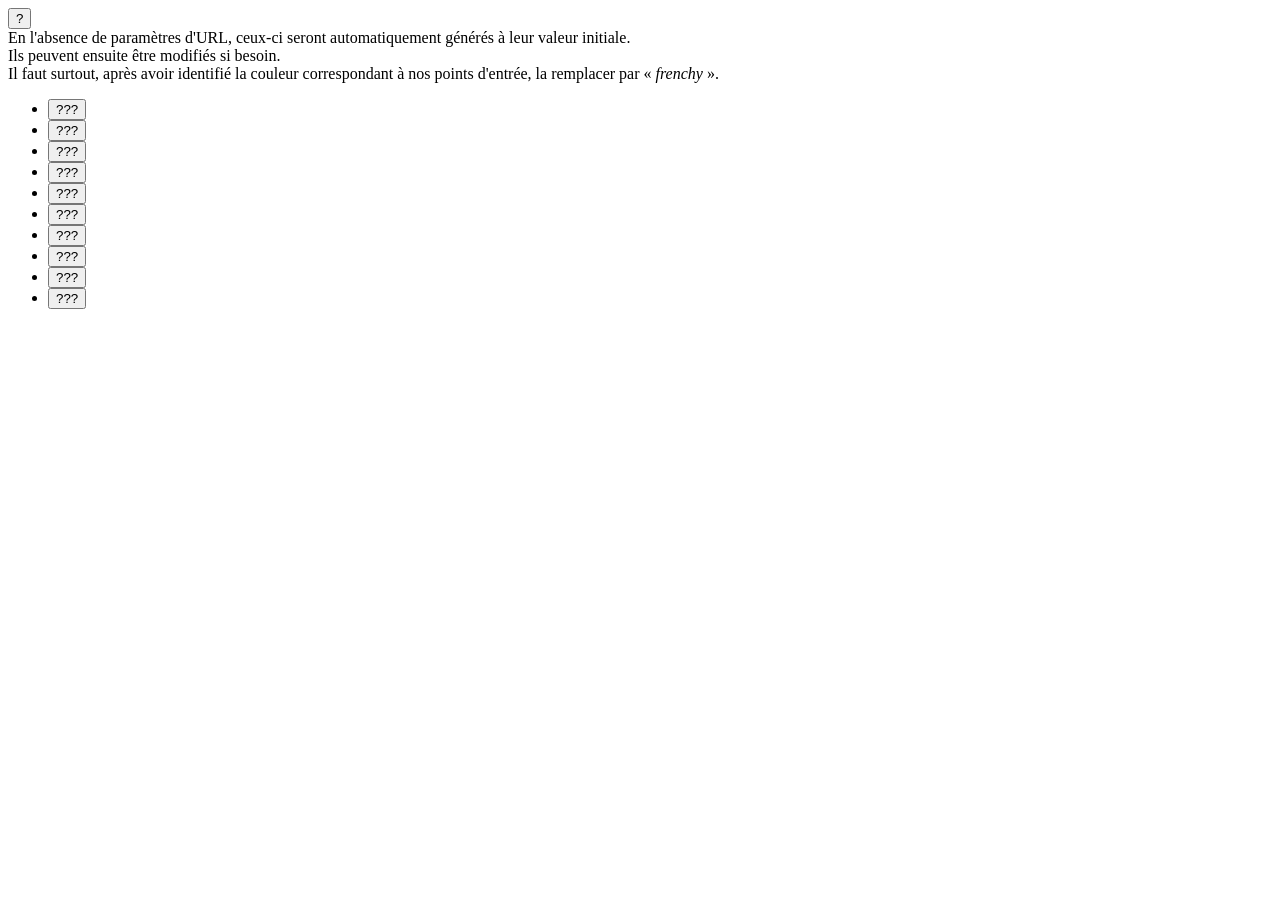
==== alliance-war.html @ 812cdc2c "Update and rename alliance-wars.html to alliance-war.html" ====
<!DOCTYPE html>
<html>
	<head>
		<meta charset="utf-8">
		<meta name="viewport" content="width=device-width, initial-scale=1.0" />
		<title>Lust Goddess - Alliance War</title>
		<link rel="stylesheet" media="all" href="css/alliance-war.css" />
	</head>
	
	<body>
		<div class="alliance-war alliance-war--horizontal alliance-war--ratio-by-height">
			
			<div class="alliance-war__container">
				<div class="alliance-war__grid">
					
					<div class="alliance-war__grid__edge alliance-war__grid__edge--top">
						<div class="alliance-war__grid__edge__sector alliance-war__grid__edge__sector--top alliance-war__grid__edge__sector--top--1">							<!-- A1 -->
							<div class="alliance-war__grid__edge__sector__team alliance-war__grid__edge__sector__team--top alliance-war__grid__edge__sector__team--8"></div>		<!-- 8 -->
						</div>
						<div class="alliance-war__grid__edge__sector alliance-war__grid__edge__sector--top alliance-war__grid__edge__sector--top--2">							<!-- A2 -->
							<div class="alliance-war__grid__edge__sector__team alliance-war__grid__edge__sector__team--top alliance-war__grid__edge__sector__team--1"></div>		<!-- 1 -->
							<div class="alliance-war__grid__edge__sector__team alliance-war__grid__edge__sector__team--top alliance-war__grid__edge__sector__team--4"></div>		<!-- 4 -->
							<div class="alliance-war__grid__edge__sector__team alliance-war__grid__edge__sector__team--top alliance-war__grid__edge__sector__team--5"></div>		<!-- 5 -->
						</div>
						<div class="alliance-war__grid__edge__sector alliance-war__grid__edge__sector--top alliance-war__grid__edge__sector--top--3">							<!-- A3 -->
							<div class="alliance-war__grid__edge__sector__team alliance-war__grid__edge__sector__team--top alliance-war__grid__edge__sector__team--2"></div>		<!-- 2 -->
							<div class="alliance-war__grid__edge__sector__team alliance-war__grid__edge__sector__team--top alliance-war__grid__edge__sector__team--6"></div>		<!-- 6 -->
							<div class="alliance-war__grid__edge__sector__team alliance-war__grid__edge__sector__team--top alliance-war__grid__edge__sector__team--9"></div>		<!-- 9 -->
						</div>
						<div class="alliance-war__grid__edge__sector alliance-war__grid__edge__sector--top alliance-war__grid__edge__sector--top--4">							<!-- A4 -->
							<div class="alliance-war__grid__edge__sector__team alliance-war__grid__edge__sector__team--top alliance-war__grid__edge__sector__team--3"></div>		<!-- 3 -->
							<div class="alliance-war__grid__edge__sector__team alliance-war__grid__edge__sector__team--top alliance-war__grid__edge__sector__team--7"></div>		<!-- 7 -->
							<div class="alliance-war__grid__edge__sector__team alliance-war__grid__edge__sector__team--top alliance-war__grid__edge__sector__team--10"></div>		<!-- 10 -->
						</div>
						<div class="alliance-war__grid__edge__sector alliance-war__grid__edge__sector--top alliance-war__grid__edge__sector--top--5">							<!-- A5 -->
							<div class="alliance-war__grid__edge__sector__team alliance-war__grid__edge__sector__team--top alliance-war__grid__edge__sector__team--4"></div>		<!-- 4 -->
							<div class="alliance-war__grid__edge__sector__team alliance-war__grid__edge__sector__team--top alliance-war__grid__edge__sector__team--5"></div>		<!-- 5 -->
							<div class="alliance-war__grid__edge__sector__team alliance-war__grid__edge__sector__team--top alliance-war__grid__edge__sector__team--8"></div>		<!-- 8 -->
						</div>
						<div class="alliance-war__grid__edge__sector alliance-war__grid__edge__sector--top alliance-war__grid__edge__sector--top--6">							<!-- A6 -->
							<div class="alliance-war__grid__edge__sector__team alliance-war__grid__edge__sector__team--top alliance-war__grid__edge__sector__team--1"></div>		<!-- 1 -->
						</div>
					</div>
					
					<div class="alliance-war__grid__edge alliance-war__grid__edge--bottom">
						<div class="alliance-war__grid__edge__sector alliance-war__grid__edge__sector--bottom alliance-war__grid__edge__sector--bottom--1">						<!-- E1 -->
							<div class="alliance-war__grid__edge__sector__team alliance-war__grid__edge__sector__team--bottom alliance-war__grid__edge__sector__team--6"></div>		<!-- 6 -->
						</div>
						<div class="alliance-war__grid__edge__sector alliance-war__grid__edge__sector--bottom alliance-war__grid__edge__sector--bottom--2">						<!-- E2 -->
							<div class="alliance-war__grid__edge__sector__team alliance-war__grid__edge__sector__team--bottom alliance-war__grid__edge__sector__team--7"></div>		<!-- 7 -->
							<div class="alliance-war__grid__edge__sector__team alliance-war__grid__edge__sector__team--bottom alliance-war__grid__edge__sector__team--8"></div>		<!-- 8 -->
							<div class="alliance-war__grid__edge__sector__team alliance-war__grid__edge__sector__team--bottom alliance-war__grid__edge__sector__team--9"></div>		<!-- 9 -->
						</div>
						<div class="alliance-war__grid__edge__sector alliance-war__grid__edge__sector--bottom alliance-war__grid__edge__sector--bottom--3">						<!-- E3 -->
							<div class="alliance-war__grid__edge__sector__team alliance-war__grid__edge__sector__team--bottom alliance-war__grid__edge__sector__team--4"></div>		<!-- 4 -->
							<div class="alliance-war__grid__edge__sector__team alliance-war__grid__edge__sector__team--bottom alliance-war__grid__edge__sector__team--5"></div>		<!-- 5 -->
							<div class="alliance-war__grid__edge__sector__team alliance-war__grid__edge__sector__team--bottom alliance-war__grid__edge__sector__team--10"></div>	<!-- 10 -->
						</div>
						<div class="alliance-war__grid__edge__sector alliance-war__grid__edge__sector--bottom alliance-war__grid__edge__sector--bottom--4">						<!-- E4 -->
							<div class="alliance-war__grid__edge__sector__team alliance-war__grid__edge__sector__team--bottom alliance-war__grid__edge__sector__team--1"></div>		<!-- 1 -->
							<div class="alliance-war__grid__edge__sector__team alliance-war__grid__edge__sector__team--bottom alliance-war__grid__edge__sector__team--2"></div>		<!-- 2 -->
							<div class="alliance-war__grid__edge__sector__team alliance-war__grid__edge__sector__team--bottom alliance-war__grid__edge__sector__team--6"></div>		<!-- 6 -->
						</div>
						<div class="alliance-war__grid__edge__sector alliance-war__grid__edge__sector--bottom alliance-war__grid__edge__sector--bottom--5">						<!-- E5 -->
							<div class="alliance-war__grid__edge__sector__team alliance-war__grid__edge__sector__team--bottom alliance-war__grid__edge__sector__team--3"></div>		<!-- 3 -->
							<div class="alliance-war__grid__edge__sector__team alliance-war__grid__edge__sector__team--bottom alliance-war__grid__edge__sector__team--8"></div>		<!-- 8 -->
							<div class="alliance-war__grid__edge__sector__team alliance-war__grid__edge__sector__team--bottom alliance-war__grid__edge__sector__team--9"></div>		<!-- 9 -->
						</div>
						<div class="alliance-war__grid__edge__sector alliance-war__grid__edge__sector--bottom alliance-war__grid__edge__sector--bottom--6">						<!-- E6 -->
							<div class="alliance-war__grid__edge__sector__team alliance-war__grid__edge__sector__team--bottom alliance-war__grid__edge__sector__team--4"></div>		<!-- 4 -->
						</div>
					</div>
					
					<div class="alliance-war__grid__edge alliance-war__grid__edge--left">
						<div class="alliance-war__grid__edge__sector alliance-war__grid__edge__sector--left alliance-war__grid__edge__sector--left--1">							<!-- A1 -->
							<div class="alliance-war__grid__edge__sector__team alliance-war__grid__edge__sector__team--left alliance-war__grid__edge__sector__team--3"></div>		<!-- 3 -->
						</div>
						<div class="alliance-war__grid__edge__sector alliance-war__grid__edge__sector--left alliance-war__grid__edge__sector--left--2">							<!-- B1 -->
							<div class="alliance-war__grid__edge__sector__team alliance-war__grid__edge__sector__team--left alliance-war__grid__edge__sector__team--2"></div>		<!-- 2 -->
							<div class="alliance-war__grid__edge__sector__team alliance-war__grid__edge__sector__team--left alliance-war__grid__edge__sector__team--6"></div>		<!-- 6 -->
							<div class="alliance-war__grid__edge__sector__team alliance-war__grid__edge__sector__team--left alliance-war__grid__edge__sector__team--10"></div>		<!-- 10 -->
						</div>
						<div class="alliance-war__grid__edge__sector alliance-war__grid__edge__sector--left alliance-war__grid__edge__sector--left--3">							<!-- C1 -->
							<div class="alliance-war__grid__edge__sector__team alliance-war__grid__edge__sector__team--left alliance-war__grid__edge__sector__team--4"></div>		<!-- 4 -->
							<div class="alliance-war__grid__edge__sector__team alliance-war__grid__edge__sector__team--left alliance-war__grid__edge__sector__team--7"></div>		<!-- 7 -->
							<div class="alliance-war__grid__edge__sector__team alliance-war__grid__edge__sector__team--left alliance-war__grid__edge__sector__team--9"></div>		<!-- 9 -->
						</div>
						<div class="alliance-war__grid__edge__sector alliance-war__grid__edge__sector--left alliance-war__grid__edge__sector--left--4">							<!-- D1 -->
							<div class="alliance-war__grid__edge__sector__team alliance-war__grid__edge__sector__team--left alliance-war__grid__edge__sector__team--1"></div>		<!-- 1 -->
							<div class="alliance-war__grid__edge__sector__team alliance-war__grid__edge__sector__team--left alliance-war__grid__edge__sector__team--3"></div>		<!-- 3 -->
							<div class="alliance-war__grid__edge__sector__team alliance-war__grid__edge__sector__team--left alliance-war__grid__edge__sector__team--5"></div>		<!-- 5 -->
						</div>
						<div class="alliance-war__grid__edge__sector alliance-war__grid__edge__sector--left alliance-war__grid__edge__sector--left--5">							<!-- E1 -->
							<div class="alliance-war__grid__edge__sector__team alliance-war__grid__edge__sector__team--left alliance-war__grid__edge__sector__team--10"></div>		<!-- 10 -->
						</div>
					</div>
					
					<div class="alliance-war__grid__edge alliance-war__grid__edge--right">
						<div class="alliance-war__grid__edge__sector alliance-war__grid__edge__sector--right alliance-war__grid__edge__sector--right--1">						<!-- A6 -->
							<div class="alliance-war__grid__edge__sector__team alliance-war__grid__edge__sector__team--right alliance-war__grid__edge__sector__team--2"></div>		<!-- 2 -->
						</div>
						<div class="alliance-war__grid__edge__sector alliance-war__grid__edge__sector--right alliance-war__grid__edge__sector--right--2">						<!-- B6 -->
							<div class="alliance-war__grid__edge__sector__team alliance-war__grid__edge__sector__team--right alliance-war__grid__edge__sector__team--5"></div>		<!-- 5 -->
							<div class="alliance-war__grid__edge__sector__team alliance-war__grid__edge__sector__team--right alliance-war__grid__edge__sector__team--7"></div>		<!-- 7 -->
							<div class="alliance-war__grid__edge__sector__team alliance-war__grid__edge__sector__team--right alliance-war__grid__edge__sector__team--10"></div>		<!-- 10 -->
						</div>
						<div class="alliance-war__grid__edge__sector alliance-war__grid__edge__sector--right alliance-war__grid__edge__sector--right--3">						<!-- C6 -->
							<div class="alliance-war__grid__edge__sector__team alliance-war__grid__edge__sector__team--right alliance-war__grid__edge__sector__team--3"></div>		<!-- 3 -->
							<div class="alliance-war__grid__edge__sector__team alliance-war__grid__edge__sector__team--right alliance-war__grid__edge__sector__team--6"></div>		<!-- 6 -->
							<div class="alliance-war__grid__edge__sector__team alliance-war__grid__edge__sector__team--right alliance-war__grid__edge__sector__team--9"></div>		<!-- 9 -->
						</div>
						<div class="alliance-war__grid__edge__sector alliance-war__grid__edge__sector--right alliance-war__grid__edge__sector--right--4">						<!-- D6 -->
							<div class="alliance-war__grid__edge__sector__team alliance-war__grid__edge__sector__team--right alliance-war__grid__edge__sector__team--1"></div>		<!-- 1 -->
							<div class="alliance-war__grid__edge__sector__team alliance-war__grid__edge__sector__team--right alliance-war__grid__edge__sector__team--2"></div>		<!-- 2 -->
							<div class="alliance-war__grid__edge__sector__team alliance-war__grid__edge__sector__team--right alliance-war__grid__edge__sector__team--8"></div>		<!-- 8 -->
						</div>
						<div class="alliance-war__grid__edge__sector alliance-war__grid__edge__sector--right alliance-war__grid__edge__sector--right--5">						<!-- E6 -->
							<div class="alliance-war__grid__edge__sector__team alliance-war__grid__edge__sector__team--right alliance-war__grid__edge__sector__team--7"></div>		<!-- 7 -->
						</div>
					</div>
					
				</div>
			</div>
			
			<div class="alliance-war__help">
				<button type="button" class="alliance-war__help__button">?</button>
				<div class="alliance-war__help__content">
					En l'absence de paramètres d'URL, ceux-ci seront automatiquement générés à leur valeur initiale.<br>
					Ils peuvent ensuite être modifiés si besoin.<br>
					Il faut surtout, après avoir identifié la couleur correspondant à nos points d'entrée, la remplacer par « <em>frenchy</em> ».<br>
				</div>
			</div>
			
			<div class="alliance-war__menu">
				<ul class="alliance-war__menu__items">
					<li class="alliance-war__menu__item">
						<button class="alliance-war__menu__button alliance-war__menu__button--1 alliance-war__menu__button--on">???</button>
					</li>
					<li class="alliance-war__menu__item">
						<button class="alliance-war__menu__button alliance-war__menu__button--2 alliance-war__menu__button--on">???</button>
					</li>
					<li class="alliance-war__menu__item">
						<button class="alliance-war__menu__button alliance-war__menu__button--3 alliance-war__menu__button--on">???</button>
					</li>
					<li class="alliance-war__menu__item">
						<button class="alliance-war__menu__button alliance-war__menu__button--4 alliance-war__menu__button--on">???</button>
					</li>
					<li class="alliance-war__menu__item">
						<button class="alliance-war__menu__button alliance-war__menu__button--5 alliance-war__menu__button--on">???</button>
					</li>
					<li class="alliance-war__menu__item">
						<button class="alliance-war__menu__button alliance-war__menu__button--6 alliance-war__menu__button--on">???</button>
					</li>
					<li class="alliance-war__menu__item">
						<button class="alliance-war__menu__button alliance-war__menu__button--7 alliance-war__menu__button--on">???</button>
					</li>
					<li class="alliance-war__menu__item">
						<button class="alliance-war__menu__button alliance-war__menu__button--8 alliance-war__menu__button--on">???</button>
					</li>
					<li class="alliance-war__menu__item">
						<button class="alliance-war__menu__button alliance-war__menu__button--9 alliance-war__menu__button--on">???</button>
					</li>
					<li class="alliance-war__menu__item">
						<button class="alliance-war__menu__button alliance-war__menu__button--10 alliance-war__menu__button--on">???</button>
					</li>
				</ul>
			</div>
			
		</div>
		
		<script src="js/alliance-war.js"></script>
	</body>
</html>
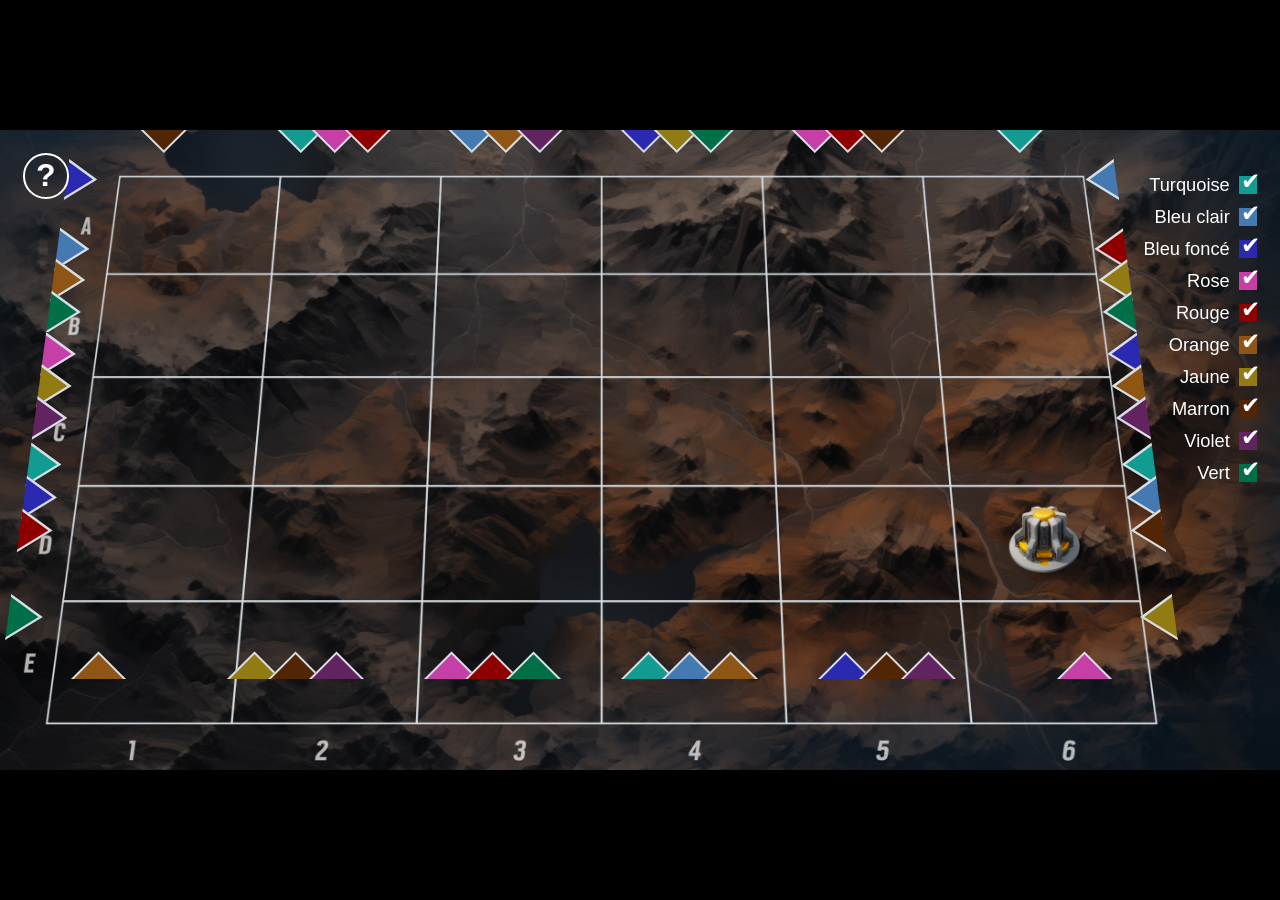
==== commit fb9c858f: "Update alliance-war.html" ====
--- a/alliance-war.html
+++ b/alliance-war.html
@@ -10,116 +10,114 @@
 	<body>
 		<div class="alliance-war alliance-war--horizontal alliance-war--ratio-by-height">
 			
-			<div class="alliance-war__container">
-				<div class="alliance-war__grid">
-					
-					<div class="alliance-war__grid__edge alliance-war__grid__edge--top">
-						<div class="alliance-war__grid__edge__sector alliance-war__grid__edge__sector--top alliance-war__grid__edge__sector--top--1">							<!-- A1 -->
-							<div class="alliance-war__grid__edge__sector__team alliance-war__grid__edge__sector__team--top alliance-war__grid__edge__sector__team--8"></div>		<!-- 8 -->
-						</div>
-						<div class="alliance-war__grid__edge__sector alliance-war__grid__edge__sector--top alliance-war__grid__edge__sector--top--2">							<!-- A2 -->
-							<div class="alliance-war__grid__edge__sector__team alliance-war__grid__edge__sector__team--top alliance-war__grid__edge__sector__team--1"></div>		<!-- 1 -->
-							<div class="alliance-war__grid__edge__sector__team alliance-war__grid__edge__sector__team--top alliance-war__grid__edge__sector__team--4"></div>		<!-- 4 -->
-							<div class="alliance-war__grid__edge__sector__team alliance-war__grid__edge__sector__team--top alliance-war__grid__edge__sector__team--5"></div>		<!-- 5 -->
-						</div>
-						<div class="alliance-war__grid__edge__sector alliance-war__grid__edge__sector--top alliance-war__grid__edge__sector--top--3">							<!-- A3 -->
-							<div class="alliance-war__grid__edge__sector__team alliance-war__grid__edge__sector__team--top alliance-war__grid__edge__sector__team--2"></div>		<!-- 2 -->
-							<div class="alliance-war__grid__edge__sector__team alliance-war__grid__edge__sector__team--top alliance-war__grid__edge__sector__team--6"></div>		<!-- 6 -->
-							<div class="alliance-war__grid__edge__sector__team alliance-war__grid__edge__sector__team--top alliance-war__grid__edge__sector__team--9"></div>		<!-- 9 -->
-						</div>
-						<div class="alliance-war__grid__edge__sector alliance-war__grid__edge__sector--top alliance-war__grid__edge__sector--top--4">							<!-- A4 -->
-							<div class="alliance-war__grid__edge__sector__team alliance-war__grid__edge__sector__team--top alliance-war__grid__edge__sector__team--3"></div>		<!-- 3 -->
-							<div class="alliance-war__grid__edge__sector__team alliance-war__grid__edge__sector__team--top alliance-war__grid__edge__sector__team--7"></div>		<!-- 7 -->
-							<div class="alliance-war__grid__edge__sector__team alliance-war__grid__edge__sector__team--top alliance-war__grid__edge__sector__team--10"></div>		<!-- 10 -->
-						</div>
-						<div class="alliance-war__grid__edge__sector alliance-war__grid__edge__sector--top alliance-war__grid__edge__sector--top--5">							<!-- A5 -->
-							<div class="alliance-war__grid__edge__sector__team alliance-war__grid__edge__sector__team--top alliance-war__grid__edge__sector__team--4"></div>		<!-- 4 -->
-							<div class="alliance-war__grid__edge__sector__team alliance-war__grid__edge__sector__team--top alliance-war__grid__edge__sector__team--5"></div>		<!-- 5 -->
-							<div class="alliance-war__grid__edge__sector__team alliance-war__grid__edge__sector__team--top alliance-war__grid__edge__sector__team--8"></div>		<!-- 8 -->
-						</div>
-						<div class="alliance-war__grid__edge__sector alliance-war__grid__edge__sector--top alliance-war__grid__edge__sector--top--6">							<!-- A6 -->
-							<div class="alliance-war__grid__edge__sector__team alliance-war__grid__edge__sector__team--top alliance-war__grid__edge__sector__team--1"></div>		<!-- 1 -->
-						</div>
+			<div class="alliance-war__grid">
+				
+				<div class="alliance-war__grid__edge alliance-war__grid__edge--top">
+					<div class="alliance-war__grid__edge__sector alliance-war__grid__edge__sector--top alliance-war__grid__edge__sector--top--1">							<!-- A1 -->
+						<div class="alliance-war__grid__edge__sector__team alliance-war__grid__edge__sector__team--top alliance-war__grid__edge__sector__team--8"></div>		<!-- 8 -->
 					</div>
-					
-					<div class="alliance-war__grid__edge alliance-war__grid__edge--bottom">
-						<div class="alliance-war__grid__edge__sector alliance-war__grid__edge__sector--bottom alliance-war__grid__edge__sector--bottom--1">						<!-- E1 -->
-							<div class="alliance-war__grid__edge__sector__team alliance-war__grid__edge__sector__team--bottom alliance-war__grid__edge__sector__team--6"></div>		<!-- 6 -->
-						</div>
-						<div class="alliance-war__grid__edge__sector alliance-war__grid__edge__sector--bottom alliance-war__grid__edge__sector--bottom--2">						<!-- E2 -->
-							<div class="alliance-war__grid__edge__sector__team alliance-war__grid__edge__sector__team--bottom alliance-war__grid__edge__sector__team--7"></div>		<!-- 7 -->
-							<div class="alliance-war__grid__edge__sector__team alliance-war__grid__edge__sector__team--bottom alliance-war__grid__edge__sector__team--8"></div>		<!-- 8 -->
-							<div class="alliance-war__grid__edge__sector__team alliance-war__grid__edge__sector__team--bottom alliance-war__grid__edge__sector__team--9"></div>		<!-- 9 -->
-						</div>
-						<div class="alliance-war__grid__edge__sector alliance-war__grid__edge__sector--bottom alliance-war__grid__edge__sector--bottom--3">						<!-- E3 -->
-							<div class="alliance-war__grid__edge__sector__team alliance-war__grid__edge__sector__team--bottom alliance-war__grid__edge__sector__team--4"></div>		<!-- 4 -->
-							<div class="alliance-war__grid__edge__sector__team alliance-war__grid__edge__sector__team--bottom alliance-war__grid__edge__sector__team--5"></div>		<!-- 5 -->
-							<div class="alliance-war__grid__edge__sector__team alliance-war__grid__edge__sector__team--bottom alliance-war__grid__edge__sector__team--10"></div>	<!-- 10 -->
-						</div>
-						<div class="alliance-war__grid__edge__sector alliance-war__grid__edge__sector--bottom alliance-war__grid__edge__sector--bottom--4">						<!-- E4 -->
-							<div class="alliance-war__grid__edge__sector__team alliance-war__grid__edge__sector__team--bottom alliance-war__grid__edge__sector__team--1"></div>		<!-- 1 -->
-							<div class="alliance-war__grid__edge__sector__team alliance-war__grid__edge__sector__team--bottom alliance-war__grid__edge__sector__team--2"></div>		<!-- 2 -->
-							<div class="alliance-war__grid__edge__sector__team alliance-war__grid__edge__sector__team--bottom alliance-war__grid__edge__sector__team--6"></div>		<!-- 6 -->
-						</div>
-						<div class="alliance-war__grid__edge__sector alliance-war__grid__edge__sector--bottom alliance-war__grid__edge__sector--bottom--5">						<!-- E5 -->
-							<div class="alliance-war__grid__edge__sector__team alliance-war__grid__edge__sector__team--bottom alliance-war__grid__edge__sector__team--3"></div>		<!-- 3 -->
-							<div class="alliance-war__grid__edge__sector__team alliance-war__grid__edge__sector__team--bottom alliance-war__grid__edge__sector__team--8"></div>		<!-- 8 -->
-							<div class="alliance-war__grid__edge__sector__team alliance-war__grid__edge__sector__team--bottom alliance-war__grid__edge__sector__team--9"></div>		<!-- 9 -->
-						</div>
-						<div class="alliance-war__grid__edge__sector alliance-war__grid__edge__sector--bottom alliance-war__grid__edge__sector--bottom--6">						<!-- E6 -->
-							<div class="alliance-war__grid__edge__sector__team alliance-war__grid__edge__sector__team--bottom alliance-war__grid__edge__sector__team--4"></div>		<!-- 4 -->
-						</div>
+					<div class="alliance-war__grid__edge__sector alliance-war__grid__edge__sector--top alliance-war__grid__edge__sector--top--2">							<!-- A2 -->
+						<div class="alliance-war__grid__edge__sector__team alliance-war__grid__edge__sector__team--top alliance-war__grid__edge__sector__team--1"></div>		<!-- 1 -->
+						<div class="alliance-war__grid__edge__sector__team alliance-war__grid__edge__sector__team--top alliance-war__grid__edge__sector__team--4"></div>		<!-- 4 -->
+						<div class="alliance-war__grid__edge__sector__team alliance-war__grid__edge__sector__team--top alliance-war__grid__edge__sector__team--5"></div>		<!-- 5 -->
 					</div>
-					
-					<div class="alliance-war__grid__edge alliance-war__grid__edge--left">
-						<div class="alliance-war__grid__edge__sector alliance-war__grid__edge__sector--left alliance-war__grid__edge__sector--left--1">							<!-- A1 -->
-							<div class="alliance-war__grid__edge__sector__team alliance-war__grid__edge__sector__team--left alliance-war__grid__edge__sector__team--3"></div>		<!-- 3 -->
-						</div>
-						<div class="alliance-war__grid__edge__sector alliance-war__grid__edge__sector--left alliance-war__grid__edge__sector--left--2">							<!-- B1 -->
-							<div class="alliance-war__grid__edge__sector__team alliance-war__grid__edge__sector__team--left alliance-war__grid__edge__sector__team--2"></div>		<!-- 2 -->
-							<div class="alliance-war__grid__edge__sector__team alliance-war__grid__edge__sector__team--left alliance-war__grid__edge__sector__team--6"></div>		<!-- 6 -->
-							<div class="alliance-war__grid__edge__sector__team alliance-war__grid__edge__sector__team--left alliance-war__grid__edge__sector__team--10"></div>		<!-- 10 -->
-						</div>
-						<div class="alliance-war__grid__edge__sector alliance-war__grid__edge__sector--left alliance-war__grid__edge__sector--left--3">							<!-- C1 -->
-							<div class="alliance-war__grid__edge__sector__team alliance-war__grid__edge__sector__team--left alliance-war__grid__edge__sector__team--4"></div>		<!-- 4 -->
-							<div class="alliance-war__grid__edge__sector__team alliance-war__grid__edge__sector__team--left alliance-war__grid__edge__sector__team--7"></div>		<!-- 7 -->
-							<div class="alliance-war__grid__edge__sector__team alliance-war__grid__edge__sector__team--left alliance-war__grid__edge__sector__team--9"></div>		<!-- 9 -->
-						</div>
-						<div class="alliance-war__grid__edge__sector alliance-war__grid__edge__sector--left alliance-war__grid__edge__sector--left--4">							<!-- D1 -->
-							<div class="alliance-war__grid__edge__sector__team alliance-war__grid__edge__sector__team--left alliance-war__grid__edge__sector__team--1"></div>		<!-- 1 -->
-							<div class="alliance-war__grid__edge__sector__team alliance-war__grid__edge__sector__team--left alliance-war__grid__edge__sector__team--3"></div>		<!-- 3 -->
-							<div class="alliance-war__grid__edge__sector__team alliance-war__grid__edge__sector__team--left alliance-war__grid__edge__sector__team--5"></div>		<!-- 5 -->
-						</div>
-						<div class="alliance-war__grid__edge__sector alliance-war__grid__edge__sector--left alliance-war__grid__edge__sector--left--5">							<!-- E1 -->
-							<div class="alliance-war__grid__edge__sector__team alliance-war__grid__edge__sector__team--left alliance-war__grid__edge__sector__team--10"></div>		<!-- 10 -->
-						</div>
+					<div class="alliance-war__grid__edge__sector alliance-war__grid__edge__sector--top alliance-war__grid__edge__sector--top--3">							<!-- A3 -->
+						<div class="alliance-war__grid__edge__sector__team alliance-war__grid__edge__sector__team--top alliance-war__grid__edge__sector__team--2"></div>		<!-- 2 -->
+						<div class="alliance-war__grid__edge__sector__team alliance-war__grid__edge__sector__team--top alliance-war__grid__edge__sector__team--6"></div>		<!-- 6 -->
+						<div class="alliance-war__grid__edge__sector__team alliance-war__grid__edge__sector__team--top alliance-war__grid__edge__sector__team--9"></div>		<!-- 9 -->
 					</div>
-					
-					<div class="alliance-war__grid__edge alliance-war__grid__edge--right">
-						<div class="alliance-war__grid__edge__sector alliance-war__grid__edge__sector--right alliance-war__grid__edge__sector--right--1">						<!-- A6 -->
-							<div class="alliance-war__grid__edge__sector__team alliance-war__grid__edge__sector__team--right alliance-war__grid__edge__sector__team--2"></div>		<!-- 2 -->
-						</div>
-						<div class="alliance-war__grid__edge__sector alliance-war__grid__edge__sector--right alliance-war__grid__edge__sector--right--2">						<!-- B6 -->
-							<div class="alliance-war__grid__edge__sector__team alliance-war__grid__edge__sector__team--right alliance-war__grid__edge__sector__team--5"></div>		<!-- 5 -->
-							<div class="alliance-war__grid__edge__sector__team alliance-war__grid__edge__sector__team--right alliance-war__grid__edge__sector__team--7"></div>		<!-- 7 -->
-							<div class="alliance-war__grid__edge__sector__team alliance-war__grid__edge__sector__team--right alliance-war__grid__edge__sector__team--10"></div>		<!-- 10 -->
-						</div>
-						<div class="alliance-war__grid__edge__sector alliance-war__grid__edge__sector--right alliance-war__grid__edge__sector--right--3">						<!-- C6 -->
-							<div class="alliance-war__grid__edge__sector__team alliance-war__grid__edge__sector__team--right alliance-war__grid__edge__sector__team--3"></div>		<!-- 3 -->
-							<div class="alliance-war__grid__edge__sector__team alliance-war__grid__edge__sector__team--right alliance-war__grid__edge__sector__team--6"></div>		<!-- 6 -->
-							<div class="alliance-war__grid__edge__sector__team alliance-war__grid__edge__sector__team--right alliance-war__grid__edge__sector__team--9"></div>		<!-- 9 -->
-						</div>
-						<div class="alliance-war__grid__edge__sector alliance-war__grid__edge__sector--right alliance-war__grid__edge__sector--right--4">						<!-- D6 -->
-							<div class="alliance-war__grid__edge__sector__team alliance-war__grid__edge__sector__team--right alliance-war__grid__edge__sector__team--1"></div>		<!-- 1 -->
-							<div class="alliance-war__grid__edge__sector__team alliance-war__grid__edge__sector__team--right alliance-war__grid__edge__sector__team--2"></div>		<!-- 2 -->
-							<div class="alliance-war__grid__edge__sector__team alliance-war__grid__edge__sector__team--right alliance-war__grid__edge__sector__team--8"></div>		<!-- 8 -->
-						</div>
-						<div class="alliance-war__grid__edge__sector alliance-war__grid__edge__sector--right alliance-war__grid__edge__sector--right--5">						<!-- E6 -->
-							<div class="alliance-war__grid__edge__sector__team alliance-war__grid__edge__sector__team--right alliance-war__grid__edge__sector__team--7"></div>		<!-- 7 -->
-						</div>
+					<div class="alliance-war__grid__edge__sector alliance-war__grid__edge__sector--top alliance-war__grid__edge__sector--top--4">							<!-- A4 -->
+						<div class="alliance-war__grid__edge__sector__team alliance-war__grid__edge__sector__team--top alliance-war__grid__edge__sector__team--3"></div>		<!-- 3 -->
+						<div class="alliance-war__grid__edge__sector__team alliance-war__grid__edge__sector__team--top alliance-war__grid__edge__sector__team--7"></div>		<!-- 7 -->
+						<div class="alliance-war__grid__edge__sector__team alliance-war__grid__edge__sector__team--top alliance-war__grid__edge__sector__team--10"></div>		<!-- 10 -->
 					</div>
-					
+					<div class="alliance-war__grid__edge__sector alliance-war__grid__edge__sector--top alliance-war__grid__edge__sector--top--5">							<!-- A5 -->
+						<div class="alliance-war__grid__edge__sector__team alliance-war__grid__edge__sector__team--top alliance-war__grid__edge__sector__team--4"></div>		<!-- 4 -->
+						<div class="alliance-war__grid__edge__sector__team alliance-war__grid__edge__sector__team--top alliance-war__grid__edge__sector__team--5"></div>		<!-- 5 -->
+						<div class="alliance-war__grid__edge__sector__team alliance-war__grid__edge__sector__team--top alliance-war__grid__edge__sector__team--8"></div>		<!-- 8 -->
+					</div>
+					<div class="alliance-war__grid__edge__sector alliance-war__grid__edge__sector--top alliance-war__grid__edge__sector--top--6">							<!-- A6 -->
+						<div class="alliance-war__grid__edge__sector__team alliance-war__grid__edge__sector__team--top alliance-war__grid__edge__sector__team--1"></div>		<!-- 1 -->
+					</div>
 				</div>
+				
+				<div class="alliance-war__grid__edge alliance-war__grid__edge--bottom">
+					<div class="alliance-war__grid__edge__sector alliance-war__grid__edge__sector--bottom alliance-war__grid__edge__sector--bottom--1">						<!-- E1 -->
+						<div class="alliance-war__grid__edge__sector__team alliance-war__grid__edge__sector__team--bottom alliance-war__grid__edge__sector__team--6"></div>		<!-- 6 -->
+					</div>
+					<div class="alliance-war__grid__edge__sector alliance-war__grid__edge__sector--bottom alliance-war__grid__edge__sector--bottom--2">						<!-- E2 -->
+						<div class="alliance-war__grid__edge__sector__team alliance-war__grid__edge__sector__team--bottom alliance-war__grid__edge__sector__team--7"></div>		<!-- 7 -->
+						<div class="alliance-war__grid__edge__sector__team alliance-war__grid__edge__sector__team--bottom alliance-war__grid__edge__sector__team--8"></div>		<!-- 8 -->
+						<div class="alliance-war__grid__edge__sector__team alliance-war__grid__edge__sector__team--bottom alliance-war__grid__edge__sector__team--9"></div>		<!-- 9 -->
+					</div>
+					<div class="alliance-war__grid__edge__sector alliance-war__grid__edge__sector--bottom alliance-war__grid__edge__sector--bottom--3">						<!-- E3 -->
+						<div class="alliance-war__grid__edge__sector__team alliance-war__grid__edge__sector__team--bottom alliance-war__grid__edge__sector__team--4"></div>		<!-- 4 -->
+						<div class="alliance-war__grid__edge__sector__team alliance-war__grid__edge__sector__team--bottom alliance-war__grid__edge__sector__team--5"></div>		<!-- 5 -->
+						<div class="alliance-war__grid__edge__sector__team alliance-war__grid__edge__sector__team--bottom alliance-war__grid__edge__sector__team--10"></div>	<!-- 10 -->
+					</div>
+					<div class="alliance-war__grid__edge__sector alliance-war__grid__edge__sector--bottom alliance-war__grid__edge__sector--bottom--4">						<!-- E4 -->
+						<div class="alliance-war__grid__edge__sector__team alliance-war__grid__edge__sector__team--bottom alliance-war__grid__edge__sector__team--1"></div>		<!-- 1 -->
+						<div class="alliance-war__grid__edge__sector__team alliance-war__grid__edge__sector__team--bottom alliance-war__grid__edge__sector__team--2"></div>		<!-- 2 -->
+						<div class="alliance-war__grid__edge__sector__team alliance-war__grid__edge__sector__team--bottom alliance-war__grid__edge__sector__team--6"></div>		<!-- 6 -->
+					</div>
+					<div class="alliance-war__grid__edge__sector alliance-war__grid__edge__sector--bottom alliance-war__grid__edge__sector--bottom--5">						<!-- E5 -->
+						<div class="alliance-war__grid__edge__sector__team alliance-war__grid__edge__sector__team--bottom alliance-war__grid__edge__sector__team--3"></div>		<!-- 3 -->
+						<div class="alliance-war__grid__edge__sector__team alliance-war__grid__edge__sector__team--bottom alliance-war__grid__edge__sector__team--8"></div>		<!-- 8 -->
+						<div class="alliance-war__grid__edge__sector__team alliance-war__grid__edge__sector__team--bottom alliance-war__grid__edge__sector__team--9"></div>		<!-- 9 -->
+					</div>
+					<div class="alliance-war__grid__edge__sector alliance-war__grid__edge__sector--bottom alliance-war__grid__edge__sector--bottom--6">						<!-- E6 -->
+						<div class="alliance-war__grid__edge__sector__team alliance-war__grid__edge__sector__team--bottom alliance-war__grid__edge__sector__team--4"></div>		<!-- 4 -->
+					</div>
+				</div>
+				
+				<div class="alliance-war__grid__edge alliance-war__grid__edge--left">
+					<div class="alliance-war__grid__edge__sector alliance-war__grid__edge__sector--left alliance-war__grid__edge__sector--left--1">							<!-- A1 -->
+						<div class="alliance-war__grid__edge__sector__team alliance-war__grid__edge__sector__team--left alliance-war__grid__edge__sector__team--3"></div>		<!-- 3 -->
+					</div>
+					<div class="alliance-war__grid__edge__sector alliance-war__grid__edge__sector--left alliance-war__grid__edge__sector--left--2">							<!-- B1 -->
+						<div class="alliance-war__grid__edge__sector__team alliance-war__grid__edge__sector__team--left alliance-war__grid__edge__sector__team--2"></div>		<!-- 2 -->
+						<div class="alliance-war__grid__edge__sector__team alliance-war__grid__edge__sector__team--left alliance-war__grid__edge__sector__team--6"></div>		<!-- 6 -->
+						<div class="alliance-war__grid__edge__sector__team alliance-war__grid__edge__sector__team--left alliance-war__grid__edge__sector__team--10"></div>		<!-- 10 -->
+					</div>
+					<div class="alliance-war__grid__edge__sector alliance-war__grid__edge__sector--left alliance-war__grid__edge__sector--left--3">							<!-- C1 -->
+						<div class="alliance-war__grid__edge__sector__team alliance-war__grid__edge__sector__team--left alliance-war__grid__edge__sector__team--4"></div>		<!-- 4 -->
+						<div class="alliance-war__grid__edge__sector__team alliance-war__grid__edge__sector__team--left alliance-war__grid__edge__sector__team--7"></div>		<!-- 7 -->
+						<div class="alliance-war__grid__edge__sector__team alliance-war__grid__edge__sector__team--left alliance-war__grid__edge__sector__team--9"></div>		<!-- 9 -->
+					</div>
+					<div class="alliance-war__grid__edge__sector alliance-war__grid__edge__sector--left alliance-war__grid__edge__sector--left--4">							<!-- D1 -->
+						<div class="alliance-war__grid__edge__sector__team alliance-war__grid__edge__sector__team--left alliance-war__grid__edge__sector__team--1"></div>		<!-- 1 -->
+						<div class="alliance-war__grid__edge__sector__team alliance-war__grid__edge__sector__team--left alliance-war__grid__edge__sector__team--3"></div>		<!-- 3 -->
+						<div class="alliance-war__grid__edge__sector__team alliance-war__grid__edge__sector__team--left alliance-war__grid__edge__sector__team--5"></div>		<!-- 5 -->
+					</div>
+					<div class="alliance-war__grid__edge__sector alliance-war__grid__edge__sector--left alliance-war__grid__edge__sector--left--5">							<!-- E1 -->
+						<div class="alliance-war__grid__edge__sector__team alliance-war__grid__edge__sector__team--left alliance-war__grid__edge__sector__team--10"></div>		<!-- 10 -->
+					</div>
+				</div>
+				
+				<div class="alliance-war__grid__edge alliance-war__grid__edge--right">
+					<div class="alliance-war__grid__edge__sector alliance-war__grid__edge__sector--right alliance-war__grid__edge__sector--right--1">						<!-- A6 -->
+						<div class="alliance-war__grid__edge__sector__team alliance-war__grid__edge__sector__team--right alliance-war__grid__edge__sector__team--2"></div>		<!-- 2 -->
+					</div>
+					<div class="alliance-war__grid__edge__sector alliance-war__grid__edge__sector--right alliance-war__grid__edge__sector--right--2">						<!-- B6 -->
+						<div class="alliance-war__grid__edge__sector__team alliance-war__grid__edge__sector__team--right alliance-war__grid__edge__sector__team--5"></div>		<!-- 5 -->
+						<div class="alliance-war__grid__edge__sector__team alliance-war__grid__edge__sector__team--right alliance-war__grid__edge__sector__team--7"></div>		<!-- 7 -->
+						<div class="alliance-war__grid__edge__sector__team alliance-war__grid__edge__sector__team--right alliance-war__grid__edge__sector__team--10"></div>		<!-- 10 -->
+					</div>
+					<div class="alliance-war__grid__edge__sector alliance-war__grid__edge__sector--right alliance-war__grid__edge__sector--right--3">						<!-- C6 -->
+						<div class="alliance-war__grid__edge__sector__team alliance-war__grid__edge__sector__team--right alliance-war__grid__edge__sector__team--3"></div>		<!-- 3 -->
+						<div class="alliance-war__grid__edge__sector__team alliance-war__grid__edge__sector__team--right alliance-war__grid__edge__sector__team--6"></div>		<!-- 6 -->
+						<div class="alliance-war__grid__edge__sector__team alliance-war__grid__edge__sector__team--right alliance-war__grid__edge__sector__team--9"></div>		<!-- 9 -->
+					</div>
+					<div class="alliance-war__grid__edge__sector alliance-war__grid__edge__sector--right alliance-war__grid__edge__sector--right--4">						<!-- D6 -->
+						<div class="alliance-war__grid__edge__sector__team alliance-war__grid__edge__sector__team--right alliance-war__grid__edge__sector__team--1"></div>		<!-- 1 -->
+						<div class="alliance-war__grid__edge__sector__team alliance-war__grid__edge__sector__team--right alliance-war__grid__edge__sector__team--2"></div>		<!-- 2 -->
+						<div class="alliance-war__grid__edge__sector__team alliance-war__grid__edge__sector__team--right alliance-war__grid__edge__sector__team--8"></div>		<!-- 8 -->
+					</div>
+					<div class="alliance-war__grid__edge__sector alliance-war__grid__edge__sector--right alliance-war__grid__edge__sector--right--5">						<!-- E6 -->
+						<div class="alliance-war__grid__edge__sector__team alliance-war__grid__edge__sector__team--right alliance-war__grid__edge__sector__team--7"></div>		<!-- 7 -->
+					</div>
+				</div>
+				
 			</div>
 			
 			<div class="alliance-war__help">
--- a/css/alliance-war.css
+++ b/css/alliance-war.css
@@ -0,0 +1,459 @@
+/* GLOBAL */
+
+html,
+body {
+	height: 100%;
+}
+html {
+	font-size: 40px;
+}
+body {
+	background-color: #000000;
+	margin: 0;
+	display: flex;
+	align-items: center;
+	justify-content: center;
+}
+.alliance-war {
+	background-image: url('../img/alliance-war/background.jpg');
+	background-size: cover;
+	aspect-ratio: 2/1;
+	position: relative;
+}
+.alliance-war--ratio-by-height {
+	height: 1400px;
+	max-height: 100%;
+}
+
+.alliance-war--ratio-by-width {
+	width: 2800px;
+	max-width: 100%;
+}
+.alliance-war::before {
+	content: '';
+	background-size: cover;
+	position: absolute;
+	top: 0;
+	right: 0;
+	bottom: 0;
+	left: 0;
+}
+.alliance-war-1::before {
+	background-image: url('../img/alliance-war/sectors-1.png');
+}
+.alliance-war-2::before {
+	background-image: url('../img/alliance-war/sectors-2.png');
+}
+.alliance-war-3::before {
+	background-image: url('../img/alliance-war/sectors-3.png');
+}
+.alliance-war-4::before {
+	background-image: url('../img/alliance-war/sectors-4.png');
+}
+.alliance-war-5::before {
+	background-image: url('../img/alliance-war/sectors-5.png');
+}
+.alliance-war-6::before {
+	background-image: url('../img/alliance-war/sectors-6.png');
+}
+.alliance-war-7::before {
+	background-image: url('../img/alliance-war/sectors-7.png');
+}
+.alliance-war-8::before {
+	background-image: url('../img/alliance-war/sectors-8.png');
+}
+.alliance-war-9::before {
+	background-image: url('../img/alliance-war/sectors-9.png');
+}
+.alliance-war-10::before {
+	background-image: url('../img/alliance-war/sectors-10.png');
+}
+
+/* GRID */
+
+.alliance-war__container {
+	height: 100%;
+	aspect-ratio: 2632/1400;
+	box-sizing: border-box;
+	display: flex;
+	align-items: center;
+	justify-content: center;
+}
+.alliance-war__grid {
+	width: calc(100% / 2632 * 2432);
+	height: calc(100% / 1400 * 1200);
+	position: relative;
+}
+.alliance-war__grid__edge {
+	display: flex;
+	position: absolute;
+}
+.alliance-war__grid__edge--top {
+	height: 18%;
+	top: 0;
+	left: 6.57895%;
+	right: 6.57895%;
+}
+.alliance-war__grid__edge--bottom {
+	height: 22.5%;
+	bottom: 0;
+	left: 0;
+	right: 0;
+}
+.alliance-war__grid__edge--left,
+.alliance-war__grid__edge--right {
+	width: 11%;
+	flex-direction: column;
+	top: 0;
+	bottom: 0;
+}
+.alliance-war__grid__edge--left {
+	left: 0;
+	transform: skewX(-7.6deg) scaleX(1.5);
+	transform-origin: 0 100%;
+}
+.alliance-war__grid__edge--right {
+	align-items: flex-end;
+	right: 0;
+	transform: skewX(7.6deg) scaleX(1.5);
+	transform-origin: 100% 100%;
+}
+
+/* SECTOR */
+
+.alliance-war__grid__edge__sector {
+	display: flex;
+	flex-wrap: wrap;
+	justify-content: center;
+	box-sizing: border-box;
+	position: relative;
+	overflow: hidden;
+}
+.alliance-war__grid__edge__sector--top,
+.alliance-war__grid__edge__sector--bottom {
+	width: calc(100% / 6);
+	height: 100%;
+}
+.alliance-war__grid__edge__sector--top {
+	align-items: flex-start;
+}
+.alliance-war__grid__edge__sector--bottom {
+	align-items: flex-end;
+}
+.alliance-war__grid__edge__sector--left,
+.alliance-war__grid__edge__sector--right {
+	flex-direction: column;
+}
+.alliance-war__grid__edge__sector--left {
+	align-items: flex-end;
+}
+.alliance-war__grid__edge__sector--right {
+	align-items: flex-start;
+}
+.alliance-war__grid__edge__sector--left--1,
+.alliance-war__grid__edge__sector--right--1 {
+	width: 90%;
+	height: calc(100% / 1200 * 215);
+}
+.alliance-war__grid__edge__sector--left--2,
+.alliance-war__grid__edge__sector--right--2 {
+	width: 92%;
+	height: calc(100% / 1200 * 226);
+}
+.alliance-war__grid__edge__sector--left--3,
+.alliance-war__grid__edge__sector--right--3 {
+	width: 94%;
+	height: calc(100% / 1200 * 238);
+}
+.alliance-war__grid__edge__sector--left--4,
+.alliance-war__grid__edge__sector--right--4 {
+	width: 97%;
+	height: calc(100% / 1200 * 252);
+}
+.alliance-war__grid__edge__sector--left--5,
+.alliance-war__grid__edge__sector--right--5 {
+	width: 100%;
+	height: calc(100% / 1200 * 269);
+}
+.alliance-war__grid__edge__sector__frenchy {
+	background-image: url('../img/alliance-war/frenchy.png');
+	background-repeat: no-repeat;
+	background-position: 50% 50%;
+	background-size: contain;
+	width: 60%;
+	height: 60%;
+	position: absolute;
+	top: 20%;
+}
+.alliance-war__grid__edge__sector--left .alliance-war__grid__edge__sector__frenchy,
+.alliance-war__grid__edge__sector--right .alliance-war__grid__edge__sector__frenchy {
+	left: 20%;
+}
+.alliance-war__grid__edge__sector--left .alliance-war__grid__edge__sector__frenchy {
+	transform: skewX(3.8deg) scaleX(calc(1 / 1.5));
+}
+.alliance-war__grid__edge__sector--right .alliance-war__grid__edge__sector__frenchy {
+	transform: skewX(-3.8deg) scaleX(calc(1 / 1.5));
+}
+.alliance-war__grid__edge__sector--top--1 .alliance-war__grid__edge__sector__frenchy {
+	left: 17%;
+}
+.alliance-war__grid__edge__sector--top--2 .alliance-war__grid__edge__sector__frenchy {
+	left: 18%;
+}
+.alliance-war__grid__edge__sector--top--3 .alliance-war__grid__edge__sector__frenchy {
+	left: 20%;
+}
+.alliance-war__grid__edge__sector--top--4 .alliance-war__grid__edge__sector__frenchy {
+	left: 20%;
+}
+.alliance-war__grid__edge__sector--top--5 .alliance-war__grid__edge__sector__frenchy {
+	left: 22%;
+}
+.alliance-war__grid__edge__sector--top--6 .alliance-war__grid__edge__sector__frenchy {
+	left: 23%;
+}
+.alliance-war__grid__edge__sector--bottom--1 .alliance-war__grid__edge__sector__frenchy {
+	left: 24%;
+}
+.alliance-war__grid__edge__sector--bottom--2 .alliance-war__grid__edge__sector__frenchy {
+	left: 23%;
+}
+.alliance-war__grid__edge__sector--bottom--3 .alliance-war__grid__edge__sector__frenchy {
+	left: 21%;
+}
+.alliance-war__grid__edge__sector--bottom--4 .alliance-war__grid__edge__sector__frenchy {
+	left: 19%;
+}
+.alliance-war__grid__edge__sector--bottom--5 .alliance-war__grid__edge__sector__frenchy {
+	left: 17%;
+}
+.alliance-war__grid__edge__sector--bottom--6 .alliance-war__grid__edge__sector__frenchy {
+	left: 16%;
+}
+
+/* TEAM */
+
+.alliance-war__grid__edge__sector__team {
+	aspect-ratio: 1/1;
+	position: relative;
+	transform: rotate(45deg);
+}
+.alliance-war__grid__edge__sector__team--top,
+.alliance-war__grid__edge__sector__team--bottom {
+	border: min(4px, 0.2vw) solid #d6dee3;
+	height: 50%;
+		height: 30%;
+}
+.alliance-war__grid__edge__sector__team--top {
+	top: -18%;
+}
+.alliance-war__grid__edge__sector__team--bottom {
+	bottom: -18%;
+}
+.alliance-war__grid__edge__sector__team--left,
+.alliance-war__grid__edge__sector__team--right {
+	border: min(3px, 0.2vw) solid #d6dee3;
+	width: 23%;
+}
+.alliance-war__grid__edge__sector__team--left {
+	left: -88%;
+}
+.alliance-war__grid__edge__sector__team--right {
+	right: -88%;
+}
+.alliance-war__grid__edge__sector__team--off {
+	display: none;
+}
+.alliance-war__grid__edge__sector__team--1 {
+	background-color: var(--team-1-background-color, #000000);
+	border-color: var(--team-1-border-color, #d6dee3);
+}
+.alliance-war__grid__edge__sector__team--2 {
+	background-color: var(--team-2-background-color, #000000);
+	border-color: var(--team-2-border-color, #d6dee3);
+}
+.alliance-war__grid__edge__sector__team--3 {
+	background-color: var(--team-3-background-color, #000000);
+	border-color: var(--team-3-border-color, #d6dee3);
+}
+.alliance-war__grid__edge__sector__team--4 {
+	background-color: var(--team-4-background-color, #000000);
+	border-color: var(--team-4-border-color, #d6dee3);
+}
+.alliance-war__grid__edge__sector__team--5 {
+	background-color: var(--team-5-background-color, #000000);
+	border-color: var(--team-5-border-color, #d6dee3);
+}
+.alliance-war__grid__edge__sector__team--6 {
+	background-color: var(--team-6-background-color, #000000);
+	border-color: var(--team-6-border-color, #d6dee3);
+}
+.alliance-war__grid__edge__sector__team--7 {
+	background-color: var(--team-7-background-color, #000000);
+	border-color: var(--team-7-border-color, #d6dee3);
+}
+.alliance-war__grid__edge__sector__team--8 {
+	background-color: var(--team-8-background-color, #000000);
+	border-color: var(--team-8-border-color, #d6dee3);
+}
+.alliance-war__grid__edge__sector__team--9 {
+	background-color: var(--team-9-background-color, #000000);
+	border-color: var(--team-9-border-color, #d6dee3);
+}
+.alliance-war__grid__edge__sector__team--10 {
+	background-color: var(--team-10-background-color, #000000);
+	border-color: var(--team-10-border-color, #d6dee3);
+}
+
+/* HELP */
+
+.alliance-war__help {
+	position: absolute;
+	top: 0;
+	left: 0;
+	right: 0;
+	z-index: 1;
+}
+.alliance-war__help__button {
+	color: #ffffff;
+	font-family: Arial;
+	font-size: 1.75rem;
+	font-weight: bold;
+	line-height: calc(2.5rem - min(6px, 0.4vw));
+	background-color: transparent;
+	border: min(3px, 0.2vw) solid currentColor;
+	border-radius: 50%;
+	width: 2.5rem;
+	height: 2.5rem;
+	padding: 0;
+	display: block;
+	box-sizing: border-box;
+	position: absolute;
+	top: 1.25rem;
+	left: 1.25rem;
+	cursor: pointer;
+}
+.alliance-war__help__button:hover {
+	background-color: rgba(255, 255, 255, 0.25);
+}
+.alliance-war__help__button:hover + .alliance-war__help__content {
+	display: block;
+}
+.alliance-war__help__content {
+	color: #ffffff;
+	font-family: Arial;
+	font-size: 1em;
+	line-height: 1.5;
+	background-color: rgba(0, 0, 0, 0.75);
+	padding: 1.25rem 1.25rem 1.25rem 5rem;
+	display: none;
+}
+
+/* MENU */
+
+.alliance-war__menu {
+	/*width: calc(100% / 2800 * 268);*/
+	position: absolute;
+	top: calc(100% / 1400 * 100);
+	right: calc(100% / 2800 * 50);
+}
+.alliance-war__menu__items {
+	list-style: none;
+	padding: 0;
+	margin: 0;
+	display: flex;
+	flex-direction: column;
+	align-items: flex-end;
+	gap: 0.75rem;
+}
+.alliance-war__menu__item {
+}
+.alliance-war__menu__button {
+	color: #ffffff;
+	font-family: Arial;
+	font-size: 1rem;
+	line-height: 1;
+	background-color: transparent;
+	border: none;
+	border-radius: 0;
+	padding: 0;
+	display: flex;
+	align-items: center;
+	gap: 0.5rem;
+	appearance: none;
+	cursor: pointer;
+	user-select: none;
+}
+.alliance-war__menu__button::after {
+	content: '\002714';
+	font-size: 1.25rem;
+	text-indent: 0.125rem;
+	line-height: 0.65rem;
+	width: 1rem;
+	height: 1rem;
+	display: block;
+}
+.alliance-war__menu__button--on::after {
+	content: '\002714';
+}
+.alliance-war__menu__button--off::after {
+	content: '';
+}
+.alliance-war__menu__button--1::after {
+	background-color: var(--team-1-background-color, #000000);
+}
+.alliance-war__menu__button--2::after {
+	background-color: var(--team-2-background-color, #000000);
+}
+.alliance-war__menu__button--3::after {
+	background-color: var(--team-3-background-color, #000000);
+}
+.alliance-war__menu__button--4::after {
+	background-color: var(--team-4-background-color, #000000);
+}
+.alliance-war__menu__button--5::after {
+	background-color: var(--team-5-background-color, #000000);
+}
+.alliance-war__menu__button--6::after {
+	background-color: var(--team-6-background-color, #000000);
+}
+.alliance-war__menu__button--7::after {
+	background-color: var(--team-7-background-color, #000000);
+}
+.alliance-war__menu__button--8::after {
+	background-color: var(--team-8-background-color, #000000);
+}
+.alliance-war__menu__button--9::after {
+	background-color: var(--team-9-background-color, #000000);
+}
+.alliance-war__menu__button--10::after {
+	background-color: var(--team-10-background-color, #000000);
+}
+
+
+
+/*
+ * ==========================================================
+ * RESPONSIVE
+ * ==========================================================
+ */
+
+@media only screen and (max-width: 2800px) {
+	
+	/* GLOBAL */
+	
+	.ratio-by-width {
+		font-size: calc(100vw / 2800 * 40);
+	}
+}
+
+@media only screen and (max-height: 1400px) {
+	
+	/* GLOBAL */
+	
+	.ratio-by-height {
+		font-size: calc(100vh / 1400 * 40);
+	}
+}
+
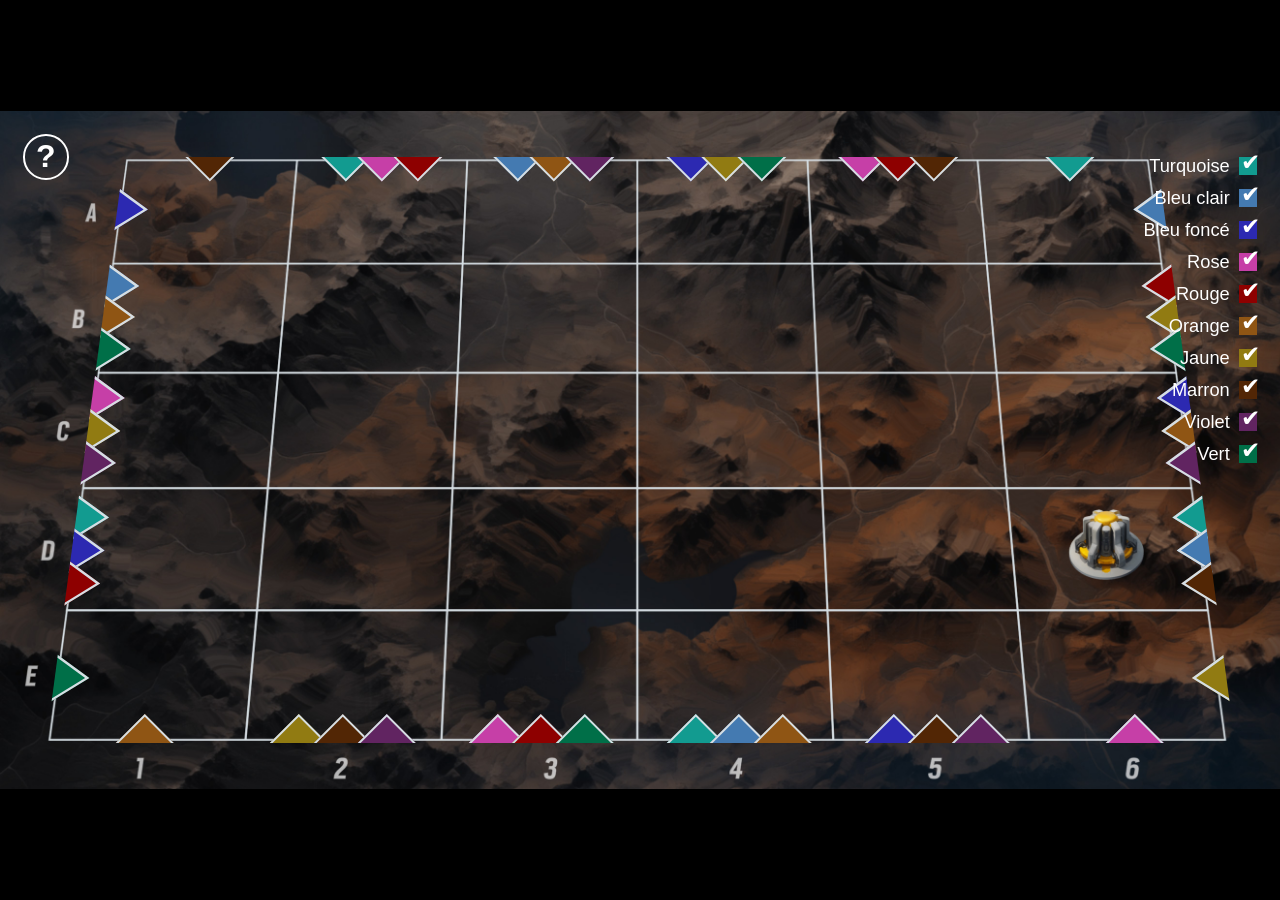
==== commit c8523d87: "Update alliance-war.html" ====
--- a/alliance-war.html
+++ b/alliance-war.html
@@ -10,114 +10,116 @@
 	<body>
 		<div class="alliance-war alliance-war--horizontal alliance-war--ratio-by-height">
 			
-			<div class="alliance-war__grid">
-				
-				<div class="alliance-war__grid__edge alliance-war__grid__edge--top">
-					<div class="alliance-war__grid__edge__sector alliance-war__grid__edge__sector--top alliance-war__grid__edge__sector--top--1">							<!-- A1 -->
-						<div class="alliance-war__grid__edge__sector__team alliance-war__grid__edge__sector__team--top alliance-war__grid__edge__sector__team--8"></div>		<!-- 8 -->
+			<div class="alliance-war__container">
+				<div class="alliance-war__grid">
+					
+					<div class="alliance-war__grid__edge alliance-war__grid__edge--top">
+						<div class="alliance-war__grid__edge__sector alliance-war__grid__edge__sector--top alliance-war__grid__edge__sector--top--1">							<!-- A1 -->
+							<div class="alliance-war__grid__edge__sector__team alliance-war__grid__edge__sector__team--top alliance-war__grid__edge__sector__team--8"></div>		<!-- 8 -->
+						</div>
+						<div class="alliance-war__grid__edge__sector alliance-war__grid__edge__sector--top alliance-war__grid__edge__sector--top--2">							<!-- A2 -->
+							<div class="alliance-war__grid__edge__sector__team alliance-war__grid__edge__sector__team--top alliance-war__grid__edge__sector__team--1"></div>		<!-- 1 -->
+							<div class="alliance-war__grid__edge__sector__team alliance-war__grid__edge__sector__team--top alliance-war__grid__edge__sector__team--4"></div>		<!-- 4 -->
+							<div class="alliance-war__grid__edge__sector__team alliance-war__grid__edge__sector__team--top alliance-war__grid__edge__sector__team--5"></div>		<!-- 5 -->
+						</div>
+						<div class="alliance-war__grid__edge__sector alliance-war__grid__edge__sector--top alliance-war__grid__edge__sector--top--3">							<!-- A3 -->
+							<div class="alliance-war__grid__edge__sector__team alliance-war__grid__edge__sector__team--top alliance-war__grid__edge__sector__team--2"></div>		<!-- 2 -->
+							<div class="alliance-war__grid__edge__sector__team alliance-war__grid__edge__sector__team--top alliance-war__grid__edge__sector__team--6"></div>		<!-- 6 -->
+							<div class="alliance-war__grid__edge__sector__team alliance-war__grid__edge__sector__team--top alliance-war__grid__edge__sector__team--9"></div>		<!-- 9 -->
+						</div>
+						<div class="alliance-war__grid__edge__sector alliance-war__grid__edge__sector--top alliance-war__grid__edge__sector--top--4">							<!-- A4 -->
+							<div class="alliance-war__grid__edge__sector__team alliance-war__grid__edge__sector__team--top alliance-war__grid__edge__sector__team--3"></div>		<!-- 3 -->
+							<div class="alliance-war__grid__edge__sector__team alliance-war__grid__edge__sector__team--top alliance-war__grid__edge__sector__team--7"></div>		<!-- 7 -->
+							<div class="alliance-war__grid__edge__sector__team alliance-war__grid__edge__sector__team--top alliance-war__grid__edge__sector__team--10"></div>		<!-- 10 -->
+						</div>
+						<div class="alliance-war__grid__edge__sector alliance-war__grid__edge__sector--top alliance-war__grid__edge__sector--top--5">							<!-- A5 -->
+							<div class="alliance-war__grid__edge__sector__team alliance-war__grid__edge__sector__team--top alliance-war__grid__edge__sector__team--4"></div>		<!-- 4 -->
+							<div class="alliance-war__grid__edge__sector__team alliance-war__grid__edge__sector__team--top alliance-war__grid__edge__sector__team--5"></div>		<!-- 5 -->
+							<div class="alliance-war__grid__edge__sector__team alliance-war__grid__edge__sector__team--top alliance-war__grid__edge__sector__team--8"></div>		<!-- 8 -->
+						</div>
+						<div class="alliance-war__grid__edge__sector alliance-war__grid__edge__sector--top alliance-war__grid__edge__sector--top--6">							<!-- A6 -->
+							<div class="alliance-war__grid__edge__sector__team alliance-war__grid__edge__sector__team--top alliance-war__grid__edge__sector__team--1"></div>		<!-- 1 -->
+						</div>
 					</div>
-					<div class="alliance-war__grid__edge__sector alliance-war__grid__edge__sector--top alliance-war__grid__edge__sector--top--2">							<!-- A2 -->
-						<div class="alliance-war__grid__edge__sector__team alliance-war__grid__edge__sector__team--top alliance-war__grid__edge__sector__team--1"></div>		<!-- 1 -->
-						<div class="alliance-war__grid__edge__sector__team alliance-war__grid__edge__sector__team--top alliance-war__grid__edge__sector__team--4"></div>		<!-- 4 -->
-						<div class="alliance-war__grid__edge__sector__team alliance-war__grid__edge__sector__team--top alliance-war__grid__edge__sector__team--5"></div>		<!-- 5 -->
+					
+					<div class="alliance-war__grid__edge alliance-war__grid__edge--bottom">
+						<div class="alliance-war__grid__edge__sector alliance-war__grid__edge__sector--bottom alliance-war__grid__edge__sector--bottom--1">						<!-- E1 -->
+							<div class="alliance-war__grid__edge__sector__team alliance-war__grid__edge__sector__team--bottom alliance-war__grid__edge__sector__team--6"></div>		<!-- 6 -->
+						</div>
+						<div class="alliance-war__grid__edge__sector alliance-war__grid__edge__sector--bottom alliance-war__grid__edge__sector--bottom--2">						<!-- E2 -->
+							<div class="alliance-war__grid__edge__sector__team alliance-war__grid__edge__sector__team--bottom alliance-war__grid__edge__sector__team--7"></div>		<!-- 7 -->
+							<div class="alliance-war__grid__edge__sector__team alliance-war__grid__edge__sector__team--bottom alliance-war__grid__edge__sector__team--8"></div>		<!-- 8 -->
+							<div class="alliance-war__grid__edge__sector__team alliance-war__grid__edge__sector__team--bottom alliance-war__grid__edge__sector__team--9"></div>		<!-- 9 -->
+						</div>
+						<div class="alliance-war__grid__edge__sector alliance-war__grid__edge__sector--bottom alliance-war__grid__edge__sector--bottom--3">						<!-- E3 -->
+							<div class="alliance-war__grid__edge__sector__team alliance-war__grid__edge__sector__team--bottom alliance-war__grid__edge__sector__team--4"></div>		<!-- 4 -->
+							<div class="alliance-war__grid__edge__sector__team alliance-war__grid__edge__sector__team--bottom alliance-war__grid__edge__sector__team--5"></div>		<!-- 5 -->
+							<div class="alliance-war__grid__edge__sector__team alliance-war__grid__edge__sector__team--bottom alliance-war__grid__edge__sector__team--10"></div>	<!-- 10 -->
+						</div>
+						<div class="alliance-war__grid__edge__sector alliance-war__grid__edge__sector--bottom alliance-war__grid__edge__sector--bottom--4">						<!-- E4 -->
+							<div class="alliance-war__grid__edge__sector__team alliance-war__grid__edge__sector__team--bottom alliance-war__grid__edge__sector__team--1"></div>		<!-- 1 -->
+							<div class="alliance-war__grid__edge__sector__team alliance-war__grid__edge__sector__team--bottom alliance-war__grid__edge__sector__team--2"></div>		<!-- 2 -->
+							<div class="alliance-war__grid__edge__sector__team alliance-war__grid__edge__sector__team--bottom alliance-war__grid__edge__sector__team--6"></div>		<!-- 6 -->
+						</div>
+						<div class="alliance-war__grid__edge__sector alliance-war__grid__edge__sector--bottom alliance-war__grid__edge__sector--bottom--5">						<!-- E5 -->
+							<div class="alliance-war__grid__edge__sector__team alliance-war__grid__edge__sector__team--bottom alliance-war__grid__edge__sector__team--3"></div>		<!-- 3 -->
+							<div class="alliance-war__grid__edge__sector__team alliance-war__grid__edge__sector__team--bottom alliance-war__grid__edge__sector__team--8"></div>		<!-- 8 -->
+							<div class="alliance-war__grid__edge__sector__team alliance-war__grid__edge__sector__team--bottom alliance-war__grid__edge__sector__team--9"></div>		<!-- 9 -->
+						</div>
+						<div class="alliance-war__grid__edge__sector alliance-war__grid__edge__sector--bottom alliance-war__grid__edge__sector--bottom--6">						<!-- E6 -->
+							<div class="alliance-war__grid__edge__sector__team alliance-war__grid__edge__sector__team--bottom alliance-war__grid__edge__sector__team--4"></div>		<!-- 4 -->
+						</div>
 					</div>
-					<div class="alliance-war__grid__edge__sector alliance-war__grid__edge__sector--top alliance-war__grid__edge__sector--top--3">							<!-- A3 -->
-						<div class="alliance-war__grid__edge__sector__team alliance-war__grid__edge__sector__team--top alliance-war__grid__edge__sector__team--2"></div>		<!-- 2 -->
-						<div class="alliance-war__grid__edge__sector__team alliance-war__grid__edge__sector__team--top alliance-war__grid__edge__sector__team--6"></div>		<!-- 6 -->
-						<div class="alliance-war__grid__edge__sector__team alliance-war__grid__edge__sector__team--top alliance-war__grid__edge__sector__team--9"></div>		<!-- 9 -->
+					
+					<div class="alliance-war__grid__edge alliance-war__grid__edge--left">
+						<div class="alliance-war__grid__edge__sector alliance-war__grid__edge__sector--left alliance-war__grid__edge__sector--left--1">							<!-- A1 -->
+							<div class="alliance-war__grid__edge__sector__team alliance-war__grid__edge__sector__team--left alliance-war__grid__edge__sector__team--3"></div>		<!-- 3 -->
+						</div>
+						<div class="alliance-war__grid__edge__sector alliance-war__grid__edge__sector--left alliance-war__grid__edge__sector--left--2">							<!-- B1 -->
+							<div class="alliance-war__grid__edge__sector__team alliance-war__grid__edge__sector__team--left alliance-war__grid__edge__sector__team--2"></div>		<!-- 2 -->
+							<div class="alliance-war__grid__edge__sector__team alliance-war__grid__edge__sector__team--left alliance-war__grid__edge__sector__team--6"></div>		<!-- 6 -->
+							<div class="alliance-war__grid__edge__sector__team alliance-war__grid__edge__sector__team--left alliance-war__grid__edge__sector__team--10"></div>		<!-- 10 -->
+						</div>
+						<div class="alliance-war__grid__edge__sector alliance-war__grid__edge__sector--left alliance-war__grid__edge__sector--left--3">							<!-- C1 -->
+							<div class="alliance-war__grid__edge__sector__team alliance-war__grid__edge__sector__team--left alliance-war__grid__edge__sector__team--4"></div>		<!-- 4 -->
+							<div class="alliance-war__grid__edge__sector__team alliance-war__grid__edge__sector__team--left alliance-war__grid__edge__sector__team--7"></div>		<!-- 7 -->
+							<div class="alliance-war__grid__edge__sector__team alliance-war__grid__edge__sector__team--left alliance-war__grid__edge__sector__team--9"></div>		<!-- 9 -->
+						</div>
+						<div class="alliance-war__grid__edge__sector alliance-war__grid__edge__sector--left alliance-war__grid__edge__sector--left--4">							<!-- D1 -->
+							<div class="alliance-war__grid__edge__sector__team alliance-war__grid__edge__sector__team--left alliance-war__grid__edge__sector__team--1"></div>		<!-- 1 -->
+							<div class="alliance-war__grid__edge__sector__team alliance-war__grid__edge__sector__team--left alliance-war__grid__edge__sector__team--3"></div>		<!-- 3 -->
+							<div class="alliance-war__grid__edge__sector__team alliance-war__grid__edge__sector__team--left alliance-war__grid__edge__sector__team--5"></div>		<!-- 5 -->
+						</div>
+						<div class="alliance-war__grid__edge__sector alliance-war__grid__edge__sector--left alliance-war__grid__edge__sector--left--5">							<!-- E1 -->
+							<div class="alliance-war__grid__edge__sector__team alliance-war__grid__edge__sector__team--left alliance-war__grid__edge__sector__team--10"></div>		<!-- 10 -->
+						</div>
 					</div>
-					<div class="alliance-war__grid__edge__sector alliance-war__grid__edge__sector--top alliance-war__grid__edge__sector--top--4">							<!-- A4 -->
-						<div class="alliance-war__grid__edge__sector__team alliance-war__grid__edge__sector__team--top alliance-war__grid__edge__sector__team--3"></div>		<!-- 3 -->
-						<div class="alliance-war__grid__edge__sector__team alliance-war__grid__edge__sector__team--top alliance-war__grid__edge__sector__team--7"></div>		<!-- 7 -->
-						<div class="alliance-war__grid__edge__sector__team alliance-war__grid__edge__sector__team--top alliance-war__grid__edge__sector__team--10"></div>		<!-- 10 -->
+					
+					<div class="alliance-war__grid__edge alliance-war__grid__edge--right">
+						<div class="alliance-war__grid__edge__sector alliance-war__grid__edge__sector--right alliance-war__grid__edge__sector--right--1">						<!-- A6 -->
+							<div class="alliance-war__grid__edge__sector__team alliance-war__grid__edge__sector__team--right alliance-war__grid__edge__sector__team--2"></div>		<!-- 2 -->
+						</div>
+						<div class="alliance-war__grid__edge__sector alliance-war__grid__edge__sector--right alliance-war__grid__edge__sector--right--2">						<!-- B6 -->
+							<div class="alliance-war__grid__edge__sector__team alliance-war__grid__edge__sector__team--right alliance-war__grid__edge__sector__team--5"></div>		<!-- 5 -->
+							<div class="alliance-war__grid__edge__sector__team alliance-war__grid__edge__sector__team--right alliance-war__grid__edge__sector__team--7"></div>		<!-- 7 -->
+							<div class="alliance-war__grid__edge__sector__team alliance-war__grid__edge__sector__team--right alliance-war__grid__edge__sector__team--10"></div>		<!-- 10 -->
+						</div>
+						<div class="alliance-war__grid__edge__sector alliance-war__grid__edge__sector--right alliance-war__grid__edge__sector--right--3">						<!-- C6 -->
+							<div class="alliance-war__grid__edge__sector__team alliance-war__grid__edge__sector__team--right alliance-war__grid__edge__sector__team--3"></div>		<!-- 3 -->
+							<div class="alliance-war__grid__edge__sector__team alliance-war__grid__edge__sector__team--right alliance-war__grid__edge__sector__team--6"></div>		<!-- 6 -->
+							<div class="alliance-war__grid__edge__sector__team alliance-war__grid__edge__sector__team--right alliance-war__grid__edge__sector__team--9"></div>		<!-- 9 -->
+						</div>
+						<div class="alliance-war__grid__edge__sector alliance-war__grid__edge__sector--right alliance-war__grid__edge__sector--right--4">						<!-- D6 -->
+							<div class="alliance-war__grid__edge__sector__team alliance-war__grid__edge__sector__team--right alliance-war__grid__edge__sector__team--1"></div>		<!-- 1 -->
+							<div class="alliance-war__grid__edge__sector__team alliance-war__grid__edge__sector__team--right alliance-war__grid__edge__sector__team--2"></div>		<!-- 2 -->
+							<div class="alliance-war__grid__edge__sector__team alliance-war__grid__edge__sector__team--right alliance-war__grid__edge__sector__team--8"></div>		<!-- 8 -->
+						</div>
+						<div class="alliance-war__grid__edge__sector alliance-war__grid__edge__sector--right alliance-war__grid__edge__sector--right--5">						<!-- E6 -->
+							<div class="alliance-war__grid__edge__sector__team alliance-war__grid__edge__sector__team--right alliance-war__grid__edge__sector__team--7"></div>		<!-- 7 -->
+						</div>
 					</div>
-					<div class="alliance-war__grid__edge__sector alliance-war__grid__edge__sector--top alliance-war__grid__edge__sector--top--5">							<!-- A5 -->
-						<div class="alliance-war__grid__edge__sector__team alliance-war__grid__edge__sector__team--top alliance-war__grid__edge__sector__team--4"></div>		<!-- 4 -->
-						<div class="alliance-war__grid__edge__sector__team alliance-war__grid__edge__sector__team--top alliance-war__grid__edge__sector__team--5"></div>		<!-- 5 -->
-						<div class="alliance-war__grid__edge__sector__team alliance-war__grid__edge__sector__team--top alliance-war__grid__edge__sector__team--8"></div>		<!-- 8 -->
-					</div>
-					<div class="alliance-war__grid__edge__sector alliance-war__grid__edge__sector--top alliance-war__grid__edge__sector--top--6">							<!-- A6 -->
-						<div class="alliance-war__grid__edge__sector__team alliance-war__grid__edge__sector__team--top alliance-war__grid__edge__sector__team--1"></div>		<!-- 1 -->
-					</div>
+					
 				</div>
-				
-				<div class="alliance-war__grid__edge alliance-war__grid__edge--bottom">
-					<div class="alliance-war__grid__edge__sector alliance-war__grid__edge__sector--bottom alliance-war__grid__edge__sector--bottom--1">						<!-- E1 -->
-						<div class="alliance-war__grid__edge__sector__team alliance-war__grid__edge__sector__team--bottom alliance-war__grid__edge__sector__team--6"></div>		<!-- 6 -->
-					</div>
-					<div class="alliance-war__grid__edge__sector alliance-war__grid__edge__sector--bottom alliance-war__grid__edge__sector--bottom--2">						<!-- E2 -->
-						<div class="alliance-war__grid__edge__sector__team alliance-war__grid__edge__sector__team--bottom alliance-war__grid__edge__sector__team--7"></div>		<!-- 7 -->
-						<div class="alliance-war__grid__edge__sector__team alliance-war__grid__edge__sector__team--bottom alliance-war__grid__edge__sector__team--8"></div>		<!-- 8 -->
-						<div class="alliance-war__grid__edge__sector__team alliance-war__grid__edge__sector__team--bottom alliance-war__grid__edge__sector__team--9"></div>		<!-- 9 -->
-					</div>
-					<div class="alliance-war__grid__edge__sector alliance-war__grid__edge__sector--bottom alliance-war__grid__edge__sector--bottom--3">						<!-- E3 -->
-						<div class="alliance-war__grid__edge__sector__team alliance-war__grid__edge__sector__team--bottom alliance-war__grid__edge__sector__team--4"></div>		<!-- 4 -->
-						<div class="alliance-war__grid__edge__sector__team alliance-war__grid__edge__sector__team--bottom alliance-war__grid__edge__sector__team--5"></div>		<!-- 5 -->
-						<div class="alliance-war__grid__edge__sector__team alliance-war__grid__edge__sector__team--bottom alliance-war__grid__edge__sector__team--10"></div>	<!-- 10 -->
-					</div>
-					<div class="alliance-war__grid__edge__sector alliance-war__grid__edge__sector--bottom alliance-war__grid__edge__sector--bottom--4">						<!-- E4 -->
-						<div class="alliance-war__grid__edge__sector__team alliance-war__grid__edge__sector__team--bottom alliance-war__grid__edge__sector__team--1"></div>		<!-- 1 -->
-						<div class="alliance-war__grid__edge__sector__team alliance-war__grid__edge__sector__team--bottom alliance-war__grid__edge__sector__team--2"></div>		<!-- 2 -->
-						<div class="alliance-war__grid__edge__sector__team alliance-war__grid__edge__sector__team--bottom alliance-war__grid__edge__sector__team--6"></div>		<!-- 6 -->
-					</div>
-					<div class="alliance-war__grid__edge__sector alliance-war__grid__edge__sector--bottom alliance-war__grid__edge__sector--bottom--5">						<!-- E5 -->
-						<div class="alliance-war__grid__edge__sector__team alliance-war__grid__edge__sector__team--bottom alliance-war__grid__edge__sector__team--3"></div>		<!-- 3 -->
-						<div class="alliance-war__grid__edge__sector__team alliance-war__grid__edge__sector__team--bottom alliance-war__grid__edge__sector__team--8"></div>		<!-- 8 -->
-						<div class="alliance-war__grid__edge__sector__team alliance-war__grid__edge__sector__team--bottom alliance-war__grid__edge__sector__team--9"></div>		<!-- 9 -->
-					</div>
-					<div class="alliance-war__grid__edge__sector alliance-war__grid__edge__sector--bottom alliance-war__grid__edge__sector--bottom--6">						<!-- E6 -->
-						<div class="alliance-war__grid__edge__sector__team alliance-war__grid__edge__sector__team--bottom alliance-war__grid__edge__sector__team--4"></div>		<!-- 4 -->
-					</div>
-				</div>
-				
-				<div class="alliance-war__grid__edge alliance-war__grid__edge--left">
-					<div class="alliance-war__grid__edge__sector alliance-war__grid__edge__sector--left alliance-war__grid__edge__sector--left--1">							<!-- A1 -->
-						<div class="alliance-war__grid__edge__sector__team alliance-war__grid__edge__sector__team--left alliance-war__grid__edge__sector__team--3"></div>		<!-- 3 -->
-					</div>
-					<div class="alliance-war__grid__edge__sector alliance-war__grid__edge__sector--left alliance-war__grid__edge__sector--left--2">							<!-- B1 -->
-						<div class="alliance-war__grid__edge__sector__team alliance-war__grid__edge__sector__team--left alliance-war__grid__edge__sector__team--2"></div>		<!-- 2 -->
-						<div class="alliance-war__grid__edge__sector__team alliance-war__grid__edge__sector__team--left alliance-war__grid__edge__sector__team--6"></div>		<!-- 6 -->
-						<div class="alliance-war__grid__edge__sector__team alliance-war__grid__edge__sector__team--left alliance-war__grid__edge__sector__team--10"></div>		<!-- 10 -->
-					</div>
-					<div class="alliance-war__grid__edge__sector alliance-war__grid__edge__sector--left alliance-war__grid__edge__sector--left--3">							<!-- C1 -->
-						<div class="alliance-war__grid__edge__sector__team alliance-war__grid__edge__sector__team--left alliance-war__grid__edge__sector__team--4"></div>		<!-- 4 -->
-						<div class="alliance-war__grid__edge__sector__team alliance-war__grid__edge__sector__team--left alliance-war__grid__edge__sector__team--7"></div>		<!-- 7 -->
-						<div class="alliance-war__grid__edge__sector__team alliance-war__grid__edge__sector__team--left alliance-war__grid__edge__sector__team--9"></div>		<!-- 9 -->
-					</div>
-					<div class="alliance-war__grid__edge__sector alliance-war__grid__edge__sector--left alliance-war__grid__edge__sector--left--4">							<!-- D1 -->
-						<div class="alliance-war__grid__edge__sector__team alliance-war__grid__edge__sector__team--left alliance-war__grid__edge__sector__team--1"></div>		<!-- 1 -->
-						<div class="alliance-war__grid__edge__sector__team alliance-war__grid__edge__sector__team--left alliance-war__grid__edge__sector__team--3"></div>		<!-- 3 -->
-						<div class="alliance-war__grid__edge__sector__team alliance-war__grid__edge__sector__team--left alliance-war__grid__edge__sector__team--5"></div>		<!-- 5 -->
-					</div>
-					<div class="alliance-war__grid__edge__sector alliance-war__grid__edge__sector--left alliance-war__grid__edge__sector--left--5">							<!-- E1 -->
-						<div class="alliance-war__grid__edge__sector__team alliance-war__grid__edge__sector__team--left alliance-war__grid__edge__sector__team--10"></div>		<!-- 10 -->
-					</div>
-				</div>
-				
-				<div class="alliance-war__grid__edge alliance-war__grid__edge--right">
-					<div class="alliance-war__grid__edge__sector alliance-war__grid__edge__sector--right alliance-war__grid__edge__sector--right--1">						<!-- A6 -->
-						<div class="alliance-war__grid__edge__sector__team alliance-war__grid__edge__sector__team--right alliance-war__grid__edge__sector__team--2"></div>		<!-- 2 -->
-					</div>
-					<div class="alliance-war__grid__edge__sector alliance-war__grid__edge__sector--right alliance-war__grid__edge__sector--right--2">						<!-- B6 -->
-						<div class="alliance-war__grid__edge__sector__team alliance-war__grid__edge__sector__team--right alliance-war__grid__edge__sector__team--5"></div>		<!-- 5 -->
-						<div class="alliance-war__grid__edge__sector__team alliance-war__grid__edge__sector__team--right alliance-war__grid__edge__sector__team--7"></div>		<!-- 7 -->
-						<div class="alliance-war__grid__edge__sector__team alliance-war__grid__edge__sector__team--right alliance-war__grid__edge__sector__team--10"></div>		<!-- 10 -->
-					</div>
-					<div class="alliance-war__grid__edge__sector alliance-war__grid__edge__sector--right alliance-war__grid__edge__sector--right--3">						<!-- C6 -->
-						<div class="alliance-war__grid__edge__sector__team alliance-war__grid__edge__sector__team--right alliance-war__grid__edge__sector__team--3"></div>		<!-- 3 -->
-						<div class="alliance-war__grid__edge__sector__team alliance-war__grid__edge__sector__team--right alliance-war__grid__edge__sector__team--6"></div>		<!-- 6 -->
-						<div class="alliance-war__grid__edge__sector__team alliance-war__grid__edge__sector__team--right alliance-war__grid__edge__sector__team--9"></div>		<!-- 9 -->
-					</div>
-					<div class="alliance-war__grid__edge__sector alliance-war__grid__edge__sector--right alliance-war__grid__edge__sector--right--4">						<!-- D6 -->
-						<div class="alliance-war__grid__edge__sector__team alliance-war__grid__edge__sector__team--right alliance-war__grid__edge__sector__team--1"></div>		<!-- 1 -->
-						<div class="alliance-war__grid__edge__sector__team alliance-war__grid__edge__sector__team--right alliance-war__grid__edge__sector__team--2"></div>		<!-- 2 -->
-						<div class="alliance-war__grid__edge__sector__team alliance-war__grid__edge__sector__team--right alliance-war__grid__edge__sector__team--8"></div>		<!-- 8 -->
-					</div>
-					<div class="alliance-war__grid__edge__sector alliance-war__grid__edge__sector--right alliance-war__grid__edge__sector--right--5">						<!-- E6 -->
-						<div class="alliance-war__grid__edge__sector__team alliance-war__grid__edge__sector__team--right alliance-war__grid__edge__sector__team--7"></div>		<!-- 7 -->
-					</div>
-				</div>
-				
 			</div>
 			
 			<div class="alliance-war__help">
--- a/css/alliance-war.css
+++ b/css/alliance-war.css
@@ -71,17 +71,10 @@
 
 /* GRID */
 
-.alliance-war__container {
-	height: 100%;
-	aspect-ratio: 2632/1400;
-	box-sizing: border-box;
-	display: flex;
-	align-items: center;
-	justify-content: center;
-}
 .alliance-war__grid {
-	width: calc(100% / 2632 * 2432);
-	height: calc(100% / 1400 * 1200);
+	height: calc(100% - 5rem);
+	aspect-ratio: 2432/1200;
+	margin: 2.5rem;
 	position: relative;
 }
 .alliance-war__grid__edge {
@@ -242,8 +235,7 @@
 .alliance-war__grid__edge__sector__team--top,
 .alliance-war__grid__edge__sector__team--bottom {
 	border: min(4px, 0.2vw) solid #d6dee3;
-	height: 50%;
-		height: 30%;
+	height: 30%;
 }
 .alliance-war__grid__edge__sector__team--top {
 	top: -18%;
@@ -353,10 +345,9 @@
 /* MENU */
 
 .alliance-war__menu {
-	/*width: calc(100% / 2800 * 268);*/
-	position: absolute;
-	top: calc(100% / 1400 * 100);
-	right: calc(100% / 2800 * 50);
+	position: absolute;
+	top: 2.5rem;
+	right: 1.25rem;
 }
 .alliance-war__menu__items {
 	list-style: none;
@@ -456,4 +447,3 @@
 		font-size: calc(100vh / 1400 * 40);
 	}
 }
-
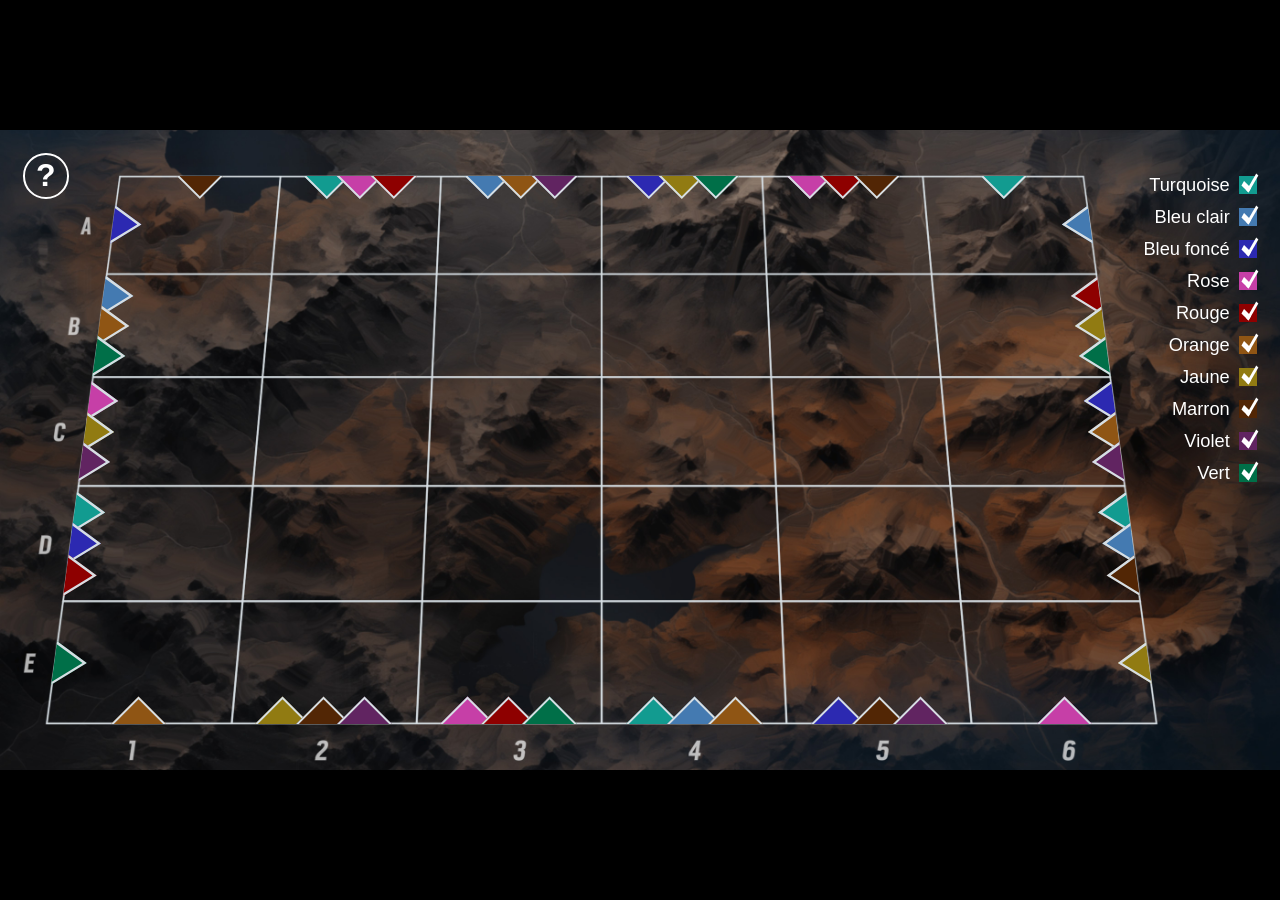
==== commit 4384cea2: "Update alliance-war.html (simplification of use)" ====
--- a/alliance-war.html
+++ b/alliance-war.html
@@ -125,9 +125,8 @@
 			<div class="alliance-war__help">
 				<button type="button" class="alliance-war__help__button">?</button>
 				<div class="alliance-war__help__content">
-					En l'absence de paramètres d'URL, ceux-ci seront automatiquement générés à leur valeur initiale.<br>
-					Ils peuvent ensuite être modifiés si besoin.<br>
-					Il faut surtout, après avoir identifié la couleur correspondant à nos points d'entrée, la remplacer par « <em>frenchy</em> ».<br>
+					En l'absence de paramètre d'URL, celui-ci sera automatiquement généré à sa valeur initiale, à savoir « <em>frenchy=0</em> ».<br>
+					Après avoir identifié la couleur correspondant à nos points d'entrée, il suffit simplement de remplacer « <em>0</em> » par le numéro de cette couleur.<br>
 				</div>
 			</div>
 			
--- a/css/alliance-war.css
+++ b/css/alliance-war.css
@@ -6,6 +6,27 @@
 }
 html {
 	font-size: 40px;
+}
+.html--ratio-by-width {
+	font-size: min(calc(100vw / 2800 * 40), 40px);
+}
+.html--ratio-by-height {
+	font-size: min(calc(100vh / 1400 * 40), 40px);
+}
+.html--vertical {
+	width: 100vh;
+	height: 100vw;
+	position: absolute;
+	top: 0;
+	left: 100%;
+	transform: rotate(90deg);
+	transform-origin: 0 0;
+}
+.html--vertical.html--ratio-by-width {
+	font-size: min(calc(100vh / 2800 * 40), 40px);
+}
+.html--vertical.html--ratio-by-height {
+	font-size: min(calc(100vw / 1400 * 40), 40px);
 }
 body {
 	background-color: #000000;
@@ -24,7 +45,6 @@
 	height: 1400px;
 	max-height: 100%;
 }
-
 .alliance-war--ratio-by-width {
 	width: 2800px;
 	max-width: 100%;
@@ -71,10 +91,18 @@
 
 /* GRID */
 
+.alliance-war__container {
+	height: 100%;
+	aspect-ratio: 2632/1400;
+	box-sizing: border-box;
+	display: flex;
+	align-items: center;
+	justify-content: center;
+}
 .alliance-war__grid {
-	height: calc(100% - 5rem);
+	width: calc(100% / 2632 * 2432);
+	height: calc(100% / 1400 * 1200);
 	aspect-ratio: 2432/1200;
-	margin: 2.5rem;
 	position: relative;
 }
 .alliance-war__grid__edge {
@@ -346,8 +374,8 @@
 
 .alliance-war__menu {
 	position: absolute;
-	top: 2.5rem;
-	right: 1.25rem;
+	top: calc(100% / 1400 * 100);
+	right: calc(100% / 2800 * 50);
 }
 .alliance-war__menu__items {
 	list-style: none;
@@ -372,24 +400,28 @@
 	display: flex;
 	align-items: center;
 	gap: 0.5rem;
+	position: relative;
 	appearance: none;
 	cursor: pointer;
 	user-select: none;
 }
+.alliance-war__menu__button--on::before {
+	content: '';
+	border-width: 0 min(6px, 0.3vw) min(8px, 0.4vw) 0;
+	border-style: solid;
+	border-color: currentColor;
+	width: 0.375rem;
+	height: 0.75rem;
+	position: absolute;
+	top: -0.25rem;
+	right: 0.125rem;
+	transform: rotate(45deg) skewX(15deg);
+}
 .alliance-war__menu__button::after {
-	content: '\002714';
-	font-size: 1.25rem;
-	text-indent: 0.125rem;
-	line-height: 0.65rem;
+	content: '';
 	width: 1rem;
 	height: 1rem;
 	display: block;
-}
-.alliance-war__menu__button--on::after {
-	content: '\002714';
-}
-.alliance-war__menu__button--off::after {
-	content: '';
 }
 .alliance-war__menu__button--1::after {
 	background-color: var(--team-1-background-color, #000000);
@@ -430,11 +462,11 @@
  * ==========================================================
  */
 
-@media only screen and (max-width: 2800px) {
+/*@media only screen and (max-width: 2800px) {
 	
 	/* GLOBAL */
 	
-	.ratio-by-width {
+	/*.html--ratio-by-width {
 		font-size: calc(100vw / 2800 * 40);
 	}
 }
@@ -443,7 +475,7 @@
 	
 	/* GLOBAL */
 	
-	.ratio-by-height {
+	/*.html--ratio-by-height {
 		font-size: calc(100vh / 1400 * 40);
 	}
-}
+}*/
